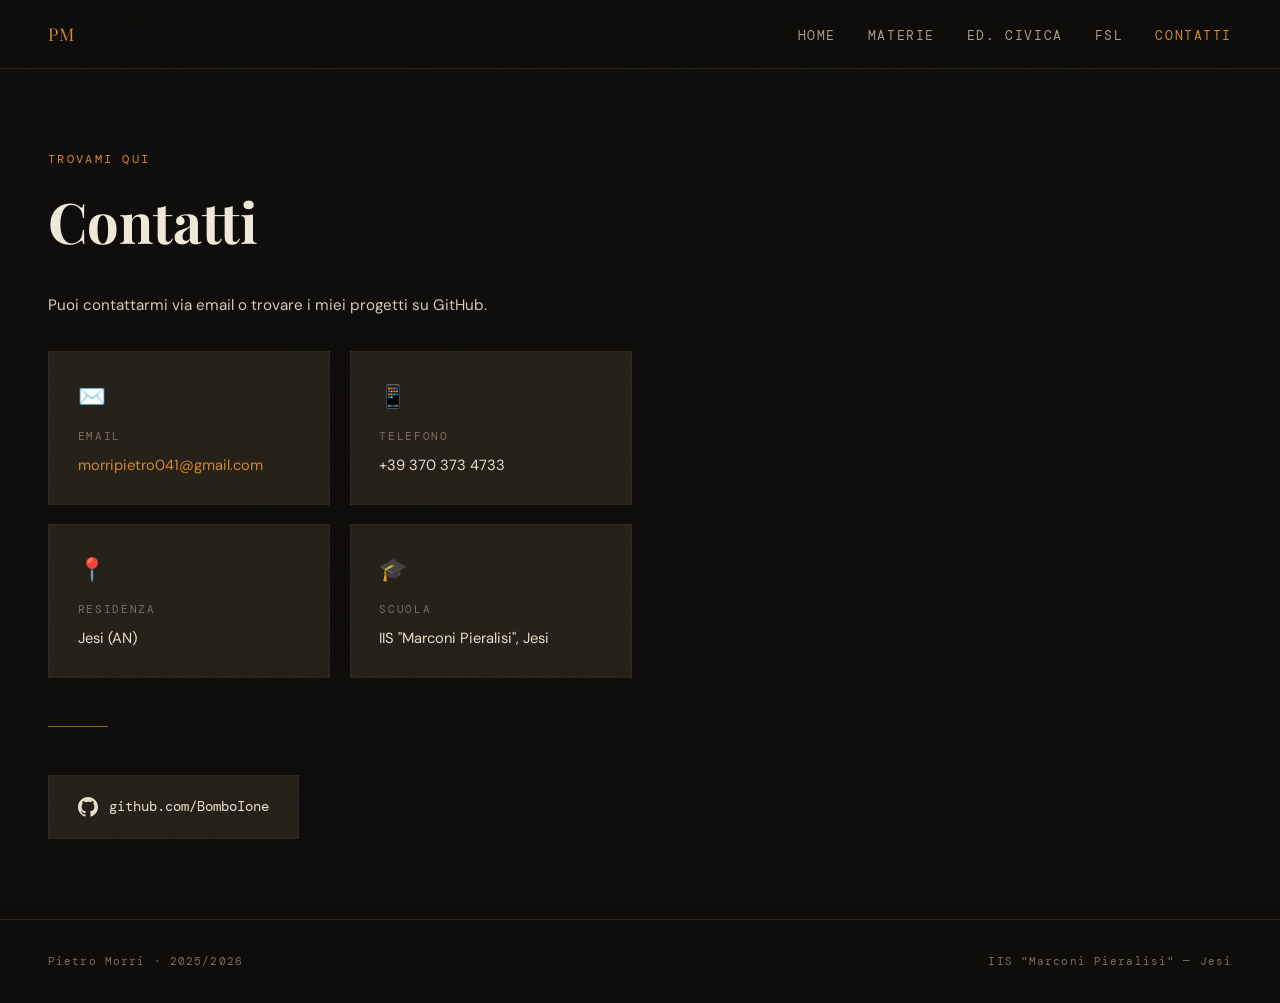
==== contatti.html @ ecea2c1a "Change PCTO link text to FSL in contatti.html" ====
<!DOCTYPE html>
<html lang="it">
<head>
  <meta charset="UTF-8">
  <meta name="viewport" content="width=device-width, initial-scale=1.0">
  <title>Pietro Morri — Contatti</title>
  <link rel="stylesheet" href="style.css">
  <style>
    .page-inner { padding: 5rem 3rem; max-width: 680px; }
    .page-inner p { color: var(--text); font-size: .95rem; margin-bottom: 2rem; }
    .contatti-grid { display: grid; grid-template-columns: 1fr 1fr; gap: 1.2rem; }
    .contatto-card {
      background: var(--surface); border: 1px solid var(--border);
      padding: 1.6rem 1.8rem; display: flex; flex-direction: column; gap: .5rem;
      transition: border-color .25s, transform .25s;
    }
    .contatto-card:hover { border-color: var(--amber-dim); transform: translateY(-3px); }
    .contatto-icon { font-size: 1.4rem; margin-bottom: .2rem; }
    .contatto-key { font-family: var(--font-mono); font-size: .68rem; color: var(--text-dim); letter-spacing: .15em; text-transform: uppercase; }
    .contatto-val { color: var(--cream); font-size: .92rem; word-break: break-all; }
    .contatto-val a { color: var(--amber); text-decoration: none; }
    .contatto-val a:hover { text-decoration: underline; }
    .divider { width: 60px; height: 1px; background: var(--amber-dim); margin: 3rem 0; }
    .github-cta {
      display: inline-flex; align-items: center; gap: .7rem;
      background: var(--surface); border: 1px solid var(--border);
      padding: 1.2rem 1.8rem; color: var(--cream);
      text-decoration: none; font-family: var(--font-mono); font-size: .85rem;
      transition: border-color .25s, color .25s;
    }
    .github-cta:hover { border-color: var(--amber); color: var(--amber); }
    .github-cta svg { width: 20px; height: 20px; fill: currentColor; flex-shrink: 0; }
    @media (max-width: 768px) {
      .page-inner { padding-left: 1.5rem; padding-right: 1.5rem; }
      .contatti-grid { grid-template-columns: 1fr; }
    }
  </style>
</head>
<body>
  <nav>
    <a class="nav-logo" href="index.html">PM</a>
    <button class="nav-hamburger" id="hamburger" aria-label="Menu"><span></span><span></span><span></span></button>
    <ul class="nav-links" id="nav-links">
      <li><a href="index.html">Home</a></li>
      <li><a href="materie.html">Materie</a></li>
      <li><a href="edcivica.html">Ed. Civica</a></li>
      <li><a href="pcto.html">FSL</a></li>
      <li><a href="contatti.html" class="active">Contatti</a></li>
    </ul>
  </nav>

  <div class="page-content">
    <div class="page-inner">
      <div class="section-label">Trovami qui</div>
      <h1 class="section-title">Contatti</h1>
      <p>Puoi contattarmi via email o trovare i miei progetti su GitHub.</p>

      <div class="contatti-grid">
        <div class="contatto-card">
          <div class="contatto-icon">✉️</div>
          <span class="contatto-key">Email</span>
          <span class="contatto-val"><a href="mailto:morripietro041@gmail.com">morripietro041@gmail.com</a></span>
        </div>
        <div class="contatto-card">
          <div class="contatto-icon">📱</div>
          <span class="contatto-key">Telefono</span>
          <span class="contatto-val">+39 370 373 4733</span>
        </div>
        <div class="contatto-card">
          <div class="contatto-icon">📍</div>
          <span class="contatto-key">Residenza</span>
          <span class="contatto-val">Jesi (AN)</span>
        </div>
        <div class="contatto-card">
          <div class="contatto-icon">🎓</div>
          <span class="contatto-key">Scuola</span>
          <span class="contatto-val">IIS "Marconi Pieralisi", Jesi</span>
        </div>
      </div>

      <div class="divider"></div>

      <a href="https://github.com/BomboIone" target="_blank" class="github-cta">
        <svg viewBox="0 0 24 24" xmlns="http://www.w3.org/2000/svg"><path d="M12 0C5.373 0 0 5.373 0 12c0 5.303 3.438 9.8 8.205 11.387.6.113.82-.258.82-.577 0-.285-.01-1.04-.015-2.04-3.338.724-4.042-1.61-4.042-1.61-.546-1.387-1.333-1.756-1.333-1.756-1.089-.745.083-.729.083-.729 1.205.084 1.839 1.237 1.839 1.237 1.07 1.834 2.807 1.304 3.492.997.107-.775.418-1.305.762-1.604-2.665-.305-5.467-1.334-5.467-5.931 0-1.311.469-2.381 1.236-3.221-.124-.303-.535-1.524.117-3.176 0 0 1.008-.322 3.301 1.23A11.509 11.509 0 0 1 12 5.803c1.02.005 2.047.138 3.006.404 2.291-1.552 3.297-1.23 3.297-1.23.653 1.653.242 2.874.118 3.176.77.84 1.235 1.911 1.235 3.221 0 4.609-2.807 5.624-5.479 5.921.43.372.823 1.102.823 2.222 0 1.606-.015 2.898-.015 3.293 0 .319.216.694.825.576C20.565 21.796 24 17.3 24 12c0-6.627-5.373-12-12-12z"/></svg>
        github.com/BomboIone
      </a>
    </div>

    <footer>
      <span>Pietro Morri · 2025/2026</span>
      <span>IIS "Marconi Pieralisi" — Jesi</span>
    </footer>
  </div>

  <script>
    const btn = document.getElementById("hamburger");
    const menu = document.getElementById("nav-links");
    btn.addEventListener("click", () => { btn.classList.toggle("open"); menu.classList.toggle("open"); });
    menu.querySelectorAll("a").forEach(a => a.addEventListener("click", () => { btn.classList.remove("open"); menu.classList.remove("open"); }));
  </script>
</body>
</html>
---- style.css ----
@import url('https://fonts.googleapis.com/css2?family=Playfair+Display:ital,wght@0,400;0,700;0,900;1,400&family=DM+Mono:wght@300;400;500&family=DM+Sans:wght@300;400;500&display=swap');

:root {
  --bg: #0e0d0b;
  --bg2: #161410;
  --bg3: #1d1a15;
  --surface: #252018;
  --border: #2e2820;
  --amber: #d4882a;
  --amber-light: #e8a84a;
  --amber-dim: #9a6120;
  --rust: #b84c2a;
  --cream: #e8dfc8;
  --cream-dim: #a89e87;
  --text: #d5cbb8;
  --text-dim: #7a7060;
  --white: #f0e8d8;
  --font-display: 'Playfair Display', Georgia, serif;
  --font-mono: 'DM Mono', monospace;
  --font-body: 'DM Sans', sans-serif;
}

*, *::before, *::after { box-sizing: border-box; margin: 0; padding: 0; }
html { scroll-behavior: smooth; }

body {
  background: var(--bg);
  color: var(--text);
  font-family: var(--font-body);
  font-size: 16px;
  line-height: 1.7;
  overflow-x: hidden;
}

/* Noise overlay */
body::before {
  content: '';
  position: fixed; inset: 0;
  background-image: url("data:image/svg+xml,%3Csvg viewBox='0 0 256 256' xmlns='http://www.w3.org/2000/svg'%3E%3Cfilter id='n'%3E%3CfeTurbulence type='fractalNoise' baseFrequency='0.9' numOctaves='4' stitchTiles='stitch'/%3E%3C/filter%3E%3Crect width='100%25' height='100%25' filter='url(%23n)' opacity='0.04'/%3E%3C/svg%3E");
  pointer-events: none;
  z-index: 9999;
  opacity: .4;
}

/* ── NAV ── */
nav {
  position: fixed; top: 0; left: 0; right: 0; z-index: 100;
  display: flex; align-items: center; justify-content: space-between;
  padding: 1.2rem 3rem;
  background: rgba(14,13,11,.88);
  backdrop-filter: blur(12px);
  border-bottom: 1px solid var(--border);
}

.nav-logo {
  font-family: var(--font-display);
  font-size: 1.1rem;
  color: var(--amber);
  letter-spacing: .04em;
  text-decoration: none;
}

.nav-links { display: flex; gap: 2rem; list-style: none; }
.nav-links a {
  color: var(--cream-dim);
  text-decoration: none;
  font-size: .82rem;
  font-family: var(--font-mono);
  letter-spacing: .12em;
  text-transform: uppercase;
  transition: color .25s;
}
.nav-links a:hover,
.nav-links a.active { color: var(--amber); }

/* ── PAGE WRAPPER ── */
.page-content { padding-top: 70px; min-height: 100vh; }

/* ── SECTION LABELS & TITLES ── */
.section-label {
  font-family: var(--font-mono);
  font-size: .72rem;
  color: var(--amber);
  letter-spacing: .2em;
  text-transform: uppercase;
  margin-bottom: 1.2rem;
}

.section-title {
  font-family: var(--font-display);
  font-size: clamp(2rem, 5vw, 3.5rem);
  color: var(--white);
  line-height: 1.15;
  margin-bottom: 2.5rem;
}

/* ── BUTTONS ── */
.btn {
  display: inline-flex; align-items: center; gap: .5rem;
  padding: .75rem 1.8rem;
  font-family: var(--font-mono);
  font-size: .8rem;
  letter-spacing: .12em;
  text-transform: uppercase;
  text-decoration: none;
  border: none;
  cursor: pointer;
  transition: all .25s;
}
.btn-primary {
  background: var(--amber);
  color: #0e0d0b;
  font-weight: 500;
}
.btn-primary:hover { background: var(--amber-light); transform: translateY(-2px); }
.btn-outline {
  background: transparent;
  color: var(--cream);
  border: 1px solid var(--border);
}
.btn-outline:hover { border-color: var(--amber); color: var(--amber); transform: translateY(-2px); }

/* ── INFO ROWS ── */
.info-row {
  display: flex; align-items: baseline; gap: 1rem;
  padding-bottom: 1rem;
  border-bottom: 1px solid var(--border);
}
.info-key {
  font-family: var(--font-mono); font-size: .7rem;
  color: var(--text-dim); letter-spacing: .12em;
  text-transform: uppercase; min-width: 90px;
}
.info-val { color: var(--cream); font-size: .9rem; }
.info-val a { color: var(--amber); text-decoration: none; }
.info-val a:hover { text-decoration: underline; }

/* ── CARDS ── */
.card {
  background: var(--surface);
  border: 1px solid var(--border);
  padding: 1.8rem;
  transition: border-color .25s, background .25s, transform .3s;
}
.card:hover { border-color: var(--amber-dim); background: #2a2318; transform: translateY(-3px); }

/* ── TOPIC PILLS ── */
.materia-topic {
  display: inline-block;
  background: var(--bg3);
  border: 1px solid var(--border);
  color: var(--cream-dim);
  font-family: var(--font-mono);
  font-size: .7rem;
  padding: .25rem .65rem;
  margin: .2rem .15rem 0 0;
  letter-spacing: .05em;
}

/* ── PLACEHOLDER BOX ── */
.placeholder-box {
  background: var(--surface);
  border: 1px dashed var(--amber-dim);
  padding: 2rem;
  margin: 2rem 0;
  font-family: var(--font-mono);
  font-size: .8rem;
  color: var(--amber-dim);
  letter-spacing: .05em;
  line-height: 1.9;
}

/* ── FOOTER ── */
footer {
  border-top: 1px solid var(--border);
  padding: 2rem 3rem;
  display: flex; justify-content: space-between; align-items: center;
  background: var(--bg);
}
footer span {
  font-family: var(--font-mono);
  font-size: .7rem;
  color: var(--text-dim);
  letter-spacing: .1em;
}

/* ── ANIMATIONS ── */
@keyframes fadeUp {
  from { opacity: 0; transform: translateY(20px); }
  to   { opacity: 1; transform: translateY(0); }
}
.fade-in { opacity: 0; animation: fadeUp .6s forwards; }

/* ── HAMBURGER ── */
.nav-hamburger {
  display: none;
  flex-direction: column;
  justify-content: center;
  gap: 5px;
  width: 32px; height: 32px;
  cursor: pointer;
  background: none;
  border: none;
  padding: 4px;
  z-index: 200;
}
.nav-hamburger span {
  display: block;
  width: 100%; height: 2px;
  background: var(--cream);
  transition: all .3s;
  transform-origin: center;
}
.nav-hamburger.open span:nth-child(1) { transform: translateY(7px) rotate(45deg); }
.nav-hamburger.open span:nth-child(2) { opacity: 0; transform: scaleX(0); }
.nav-hamburger.open span:nth-child(3) { transform: translateY(-7px) rotate(-45deg); }

/* ── RESPONSIVE ── */
@media (max-width: 768px) {
  nav { padding: 1rem 1.5rem; }

  .nav-hamburger { display: flex; }

  .nav-links {
    display: none;
    position: fixed;
    top: 61px; left: 0; right: 0;
    flex-direction: column;
    gap: 0;
    background: rgba(14,13,11,.97);
    backdrop-filter: blur(12px);
    border-bottom: 1px solid var(--border);
    padding: .5rem 0;
    z-index: 99;
  }
  .nav-links.open { display: flex; }
  .nav-links li { width: 100%; }
  .nav-links a {
    display: block;
    padding: 1rem 1.5rem;
    font-size: .85rem;
    border-bottom: 1px solid var(--border);
  }
  .nav-links li:last-child a { border-bottom: none; }

  footer { flex-direction: column; gap: 1rem; text-align: center; }
}
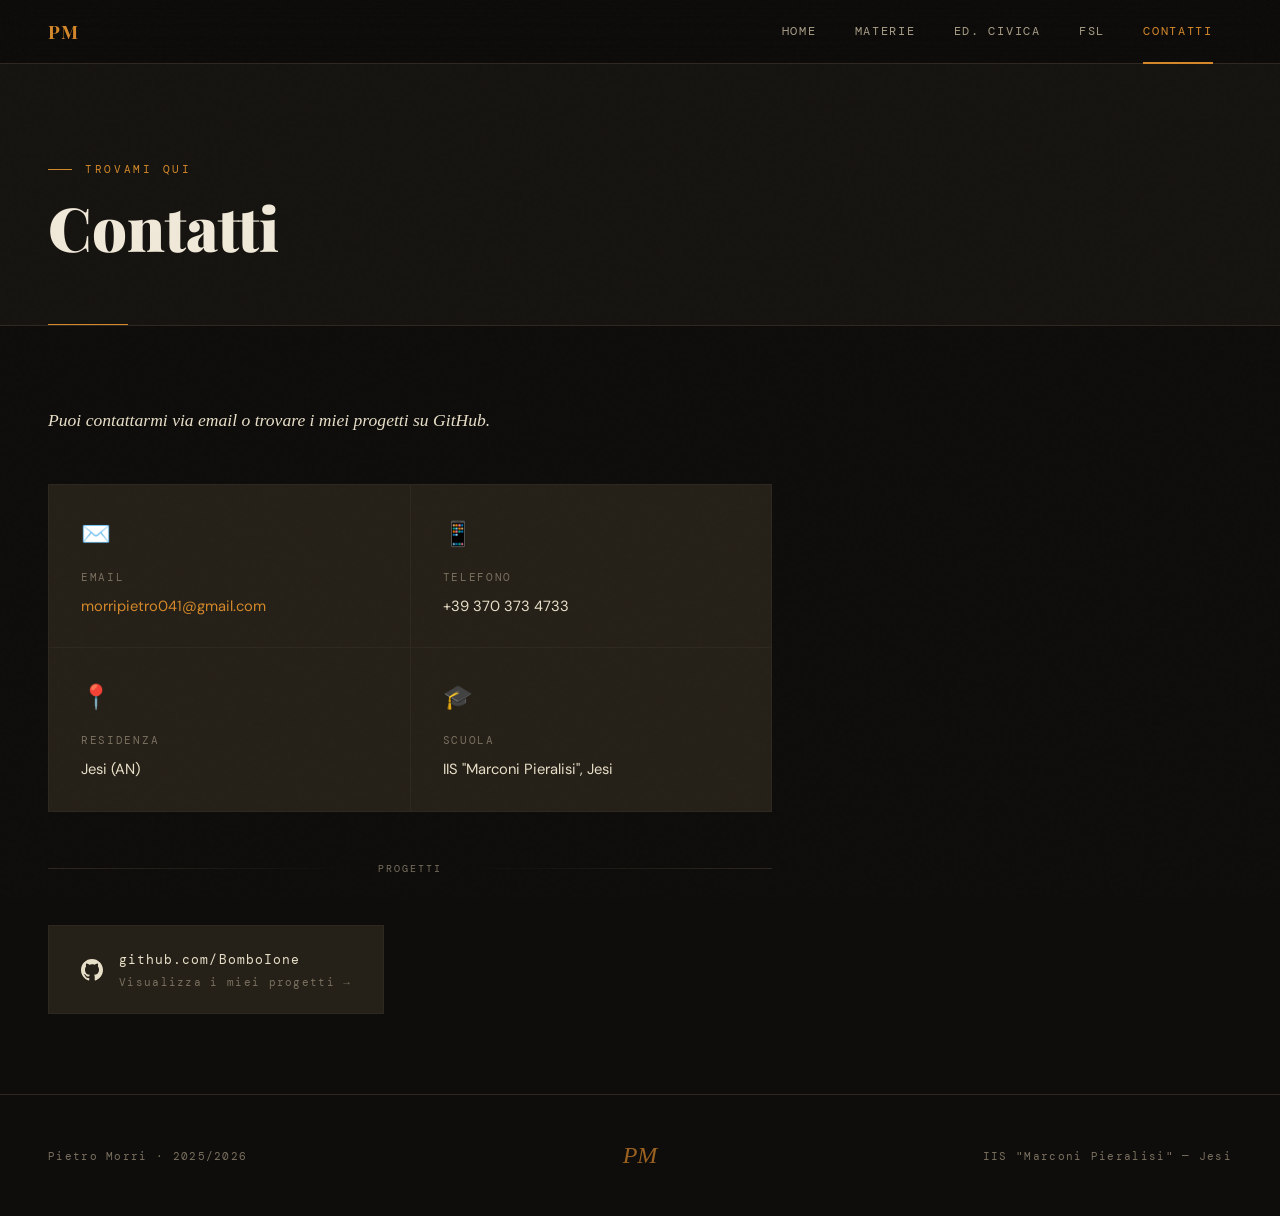
==== commit fe825011: "Add files via upload" ====
--- a/contatti.html
+++ b/contatti.html
@@ -6,38 +6,127 @@
   <title>Pietro Morri — Contatti</title>
   <link rel="stylesheet" href="style.css">
   <style>
-    .page-inner { padding: 5rem 3rem; max-width: 680px; }
-    .page-inner p { color: var(--text); font-size: .95rem; margin-bottom: 2rem; }
-    .contatti-grid { display: grid; grid-template-columns: 1fr 1fr; gap: 1.2rem; }
+    .page-header {
+      padding: 6rem 3rem 4rem;
+      background: var(--bg2);
+      border-bottom: 1px solid var(--border);
+      position: relative;
+      overflow: hidden;
+    }
+    .page-header::after {
+      content: '';
+      position: absolute; bottom: -1px; left: 3rem; width: 80px; height: 2px;
+      background: var(--amber);
+    }
+
+    .page-body { padding: 5rem 3rem; max-width: 820px; }
+
+    .contact-intro {
+      font-family: var(--font-display);
+      font-size: 1.1rem; color: var(--cream);
+      font-style: italic;
+      margin-bottom: 3rem; line-height: 1.7;
+    }
+
+    /* ── CONTACTS GRID ── */
+    .contatti-grid {
+      display: grid;
+      grid-template-columns: 1fr 1fr;
+      gap: 1px;
+      background: var(--border);
+      border: 1px solid var(--border);
+      margin-bottom: 3rem;
+    }
     .contatto-card {
-      background: var(--surface); border: 1px solid var(--border);
-      padding: 1.6rem 1.8rem; display: flex; flex-direction: column; gap: .5rem;
-      transition: border-color .25s, transform .25s;
-    }
-    .contatto-card:hover { border-color: var(--amber-dim); transform: translateY(-3px); }
-    .contatto-icon { font-size: 1.4rem; margin-bottom: .2rem; }
-    .contatto-key { font-family: var(--font-mono); font-size: .68rem; color: var(--text-dim); letter-spacing: .15em; text-transform: uppercase; }
+      background: var(--surface);
+      padding: 1.8rem 2rem;
+      display: flex; flex-direction: column; gap: .4rem;
+      position: relative; overflow: hidden;
+      transition: background .3s;
+    }
+    .contatto-card:hover { background: var(--surface2); }
+    .contatto-card::before {
+      content: '';
+      position: absolute; top: 0; left: 0; right: 0;
+      height: 2px; background: linear-gradient(90deg, var(--amber), transparent);
+      transform: scaleX(0); transform-origin: left;
+      transition: transform .4s var(--ease-out);
+    }
+    .contatto-card:hover::before { transform: scaleX(1); }
+    .contatto-icon { font-size: 1.5rem; margin-bottom: .5rem; }
+    .contatto-key {
+      font-family: var(--font-mono); font-size: .66rem;
+      color: var(--text-dim); letter-spacing: .16em; text-transform: uppercase;
+    }
     .contatto-val { color: var(--cream); font-size: .92rem; word-break: break-all; }
     .contatto-val a { color: var(--amber); text-decoration: none; }
     .contatto-val a:hover { text-decoration: underline; }
-    .divider { width: 60px; height: 1px; background: var(--amber-dim); margin: 3rem 0; }
+
+    /* ── DIVIDER ── */
+    .deco-separator {
+      display: flex; align-items: center; gap: 1.5rem;
+      margin: 3rem 0;
+    }
+    .deco-separator::before,
+    .deco-separator::after {
+      content: '';
+      flex: 1; height: 1px;
+      background: linear-gradient(90deg, transparent, var(--border));
+    }
+    .deco-separator::before { background: linear-gradient(90deg, var(--border), transparent); }
+    .deco-separator span {
+      font-family: var(--font-mono); font-size: .65rem;
+      color: var(--text-dim); letter-spacing: .2em; text-transform: uppercase;
+    }
+
+    /* ── GITHUB CTA ── */
     .github-cta {
-      display: inline-flex; align-items: center; gap: .7rem;
-      background: var(--surface); border: 1px solid var(--border);
-      padding: 1.2rem 1.8rem; color: var(--cream);
-      text-decoration: none; font-family: var(--font-mono); font-size: .85rem;
-      transition: border-color .25s, color .25s;
-    }
-    .github-cta:hover { border-color: var(--amber); color: var(--amber); }
-    .github-cta svg { width: 20px; height: 20px; fill: currentColor; flex-shrink: 0; }
+      display: inline-flex; align-items: center; gap: 1rem;
+      background: var(--surface);
+      border: 1px solid var(--border);
+      padding: 1.4rem 2rem;
+      color: var(--cream);
+      text-decoration: none;
+      font-family: var(--font-mono); font-size: .82rem;
+      letter-spacing: .08em;
+      transition: border-color .3s, color .3s, background .3s, transform .3s var(--ease-out), box-shadow .3s;
+      position: relative; overflow: hidden;
+    }
+    .github-cta::before {
+      content: '';
+      position: absolute; inset: 0;
+      background: var(--amber-glow);
+      opacity: 0; transition: opacity .3s;
+    }
+    .github-cta:hover {
+      border-color: var(--amber);
+      color: var(--amber);
+      transform: translateY(-3px);
+      box-shadow: 0 10px 30px rgba(0,0,0,.4);
+    }
+    .github-cta:hover::before { opacity: 1; }
+    .github-cta svg {
+      width: 22px; height: 22px;
+      fill: currentColor; flex-shrink: 0;
+      position: relative;
+    }
+    .github-cta-text { position: relative; }
+    .github-cta-sub {
+      display: block;
+      font-size: .68rem; color: var(--text-dim);
+      margin-top: .1rem; letter-spacing: .12em;
+    }
+    .github-cta:hover .github-cta-sub { color: var(--amber-dim); }
+
     @media (max-width: 768px) {
-      .page-inner { padding-left: 1.5rem; padding-right: 1.5rem; }
+      .page-header { padding: 4rem 1.5rem 3rem; }
+      .page-body { padding: 3.5rem 1.5rem; }
       .contatti-grid { grid-template-columns: 1fr; }
     }
   </style>
 </head>
 <body>
-  <nav>
+  <nav id="nav">
     <a class="nav-logo" href="index.html">PM</a>
     <button class="nav-hamburger" id="hamburger" aria-label="Menu"><span></span><span></span><span></span></button>
     <ul class="nav-links" id="nav-links">
@@ -50,53 +139,71 @@
   </nav>
 
   <div class="page-content">
-    <div class="page-inner">
-      <div class="section-label">Trovami qui</div>
-      <h1 class="section-title">Contatti</h1>
-      <p>Puoi contattarmi via email o trovare i miei progetti su GitHub.</p>
+
+    <div class="page-header">
+      <div class="section-label reveal">Trovami qui</div>
+      <h1 class="section-title reveal reveal-delay-1" style="margin-bottom:0">Contatti</h1>
+    </div>
+
+    <div class="page-body">
+
+      <p class="contact-intro reveal">Puoi contattarmi via email o trovare i miei progetti su GitHub.</p>
 
       <div class="contatti-grid">
-        <div class="contatto-card">
+        <div class="contatto-card reveal reveal-delay-1">
           <div class="contatto-icon">✉️</div>
           <span class="contatto-key">Email</span>
           <span class="contatto-val"><a href="mailto:morripietro041@gmail.com">morripietro041@gmail.com</a></span>
         </div>
-        <div class="contatto-card">
+        <div class="contatto-card reveal reveal-delay-2">
           <div class="contatto-icon">📱</div>
           <span class="contatto-key">Telefono</span>
           <span class="contatto-val">+39 370 373 4733</span>
         </div>
-        <div class="contatto-card">
+        <div class="contatto-card reveal reveal-delay-3">
           <div class="contatto-icon">📍</div>
           <span class="contatto-key">Residenza</span>
           <span class="contatto-val">Jesi (AN)</span>
         </div>
-        <div class="contatto-card">
+        <div class="contatto-card reveal reveal-delay-4">
           <div class="contatto-icon">🎓</div>
           <span class="contatto-key">Scuola</span>
           <span class="contatto-val">IIS "Marconi Pieralisi", Jesi</span>
         </div>
       </div>
 
-      <div class="divider"></div>
-
-      <a href="https://github.com/BomboIone" target="_blank" class="github-cta">
+      <div class="deco-separator reveal">
+        <span>Progetti</span>
+      </div>
+
+      <a href="https://github.com/BomboIone" target="_blank" class="github-cta reveal reveal-delay-1">
         <svg viewBox="0 0 24 24" xmlns="http://www.w3.org/2000/svg"><path d="M12 0C5.373 0 0 5.373 0 12c0 5.303 3.438 9.8 8.205 11.387.6.113.82-.258.82-.577 0-.285-.01-1.04-.015-2.04-3.338.724-4.042-1.61-4.042-1.61-.546-1.387-1.333-1.756-1.333-1.756-1.089-.745.083-.729.083-.729 1.205.084 1.839 1.237 1.839 1.237 1.07 1.834 2.807 1.304 3.492.997.107-.775.418-1.305.762-1.604-2.665-.305-5.467-1.334-5.467-5.931 0-1.311.469-2.381 1.236-3.221-.124-.303-.535-1.524.117-3.176 0 0 1.008-.322 3.301 1.23A11.509 11.509 0 0 1 12 5.803c1.02.005 2.047.138 3.006.404 2.291-1.552 3.297-1.23 3.297-1.23.653 1.653.242 2.874.118 3.176.77.84 1.235 1.911 1.235 3.221 0 4.609-2.807 5.624-5.479 5.921.43.372.823 1.102.823 2.222 0 1.606-.015 2.898-.015 3.293 0 .319.216.694.825.576C20.565 21.796 24 17.3 24 12c0-6.627-5.373-12-12-12z"/></svg>
-        github.com/BomboIone
+        <span class="github-cta-text">
+          github.com/BomboIone
+          <span class="github-cta-sub">Visualizza i miei progetti →</span>
+        </span>
       </a>
+
     </div>
 
     <footer>
       <span>Pietro Morri · 2025/2026</span>
+      <div class="footer-center">PM</div>
       <span>IIS "Marconi Pieralisi" — Jesi</span>
     </footer>
   </div>
 
   <script>
+    const navEl = document.getElementById('nav');
+    window.addEventListener('scroll', () => { navEl.classList.toggle('scrolled', window.scrollY > 40); }, { passive: true });
     const btn = document.getElementById("hamburger");
     const menu = document.getElementById("nav-links");
     btn.addEventListener("click", () => { btn.classList.toggle("open"); menu.classList.toggle("open"); });
     menu.querySelectorAll("a").forEach(a => a.addEventListener("click", () => { btn.classList.remove("open"); menu.classList.remove("open"); }));
+    const io = new IntersectionObserver((entries) => {
+      entries.forEach(e => { if (e.isIntersecting) { e.target.classList.add('visible'); io.unobserve(e.target); } });
+    }, { threshold: 0.1 });
+    document.querySelectorAll('.reveal').forEach(el => io.observe(el));
   </script>
 </body>
 </html>
--- a/style.css
+++ b/style.css
@@ -1,23 +1,27 @@
 @import url('https://fonts.googleapis.com/css2?family=Playfair+Display:ital,wght@0,400;0,700;0,900;1,400&family=DM+Mono:wght@300;400;500&family=DM+Sans:wght@300;400;500&display=swap');
 
 :root {
-  --bg: #0e0d0b;
-  --bg2: #161410;
-  --bg3: #1d1a15;
-  --surface: #252018;
-  --border: #2e2820;
-  --amber: #d4882a;
+  --bg:          #0e0d0b;
+  --bg2:         #161410;
+  --bg3:         #1d1a15;
+  --surface:     #252018;
+  --surface2:    #2c2619;
+  --border:      #2e2820;
+  --border2:     #3a3228;
+  --amber:       #d4882a;
   --amber-light: #e8a84a;
-  --amber-dim: #9a6120;
-  --rust: #b84c2a;
-  --cream: #e8dfc8;
-  --cream-dim: #a89e87;
-  --text: #d5cbb8;
-  --text-dim: #7a7060;
-  --white: #f0e8d8;
-  --font-display: 'Playfair Display', Georgia, serif;
-  --font-mono: 'DM Mono', monospace;
-  --font-body: 'DM Sans', sans-serif;
+  --amber-dim:   #9a6120;
+  --amber-glow:  rgba(212,136,42,.15);
+  --rust:        #b84c2a;
+  --cream:       #e8dfc8;
+  --cream-dim:   #a89e87;
+  --text:        #d5cbb8;
+  --text-dim:    #7a7060;
+  --white:       #f0e8d8;
+  --font-display:'Playfair Display', Georgia, serif;
+  --font-mono:   'DM Mono', monospace;
+  --font-body:   'DM Sans', sans-serif;
+  --ease-out:    cubic-bezier(.22, 1, .36, 1);
 }
 
 *, *::before, *::after { box-sizing: border-box; margin: 0; padding: 0; }
@@ -32,117 +36,189 @@
   overflow-x: hidden;
 }
 
-/* Noise overlay */
+/* ── NOISE OVERLAY ── */
 body::before {
   content: '';
   position: fixed; inset: 0;
   background-image: url("data:image/svg+xml,%3Csvg viewBox='0 0 256 256' xmlns='http://www.w3.org/2000/svg'%3E%3Cfilter id='n'%3E%3CfeTurbulence type='fractalNoise' baseFrequency='0.9' numOctaves='4' stitchTiles='stitch'/%3E%3C/filter%3E%3Crect width='100%25' height='100%25' filter='url(%23n)' opacity='0.04'/%3E%3C/svg%3E");
   pointer-events: none;
   z-index: 9999;
-  opacity: .4;
-}
-
-/* ── NAV ── */
+  opacity: .35;
+}
+
+/* ── SCROLLBAR ── */
+::-webkit-scrollbar { width: 6px; }
+::-webkit-scrollbar-track { background: var(--bg); }
+::-webkit-scrollbar-thumb { background: var(--amber-dim); border-radius: 3px; }
+
+/* ══════════════════════════════════════════
+   NAV
+══════════════════════════════════════════ */
 nav {
   position: fixed; top: 0; left: 0; right: 0; z-index: 100;
   display: flex; align-items: center; justify-content: space-between;
-  padding: 1.2rem 3rem;
-  background: rgba(14,13,11,.88);
-  backdrop-filter: blur(12px);
+  padding: 0 3rem;
+  height: 64px;
+  background: rgba(14,13,11,.92);
+  backdrop-filter: blur(16px);
   border-bottom: 1px solid var(--border);
+  transition: background .3s;
+}
+nav.scrolled {
+  background: rgba(14,13,11,.98);
+  border-bottom-color: var(--amber-dim);
 }
 
 .nav-logo {
   font-family: var(--font-display);
-  font-size: 1.1rem;
+  font-size: 1.15rem;
+  font-weight: 700;
   color: var(--amber);
-  letter-spacing: .04em;
+  letter-spacing: .06em;
   text-decoration: none;
-}
-
-.nav-links { display: flex; gap: 2rem; list-style: none; }
+  position: relative;
+}
+.nav-logo::after {
+  content: '';
+  position: absolute; bottom: -2px; left: 0; right: 0;
+  height: 1px; background: var(--amber);
+  transform: scaleX(0); transform-origin: left;
+  transition: transform .3s var(--ease-out);
+}
+.nav-logo:hover::after { transform: scaleX(1); }
+
+.nav-links { display: flex; gap: 0; list-style: none; }
+.nav-links li { position: relative; }
 .nav-links a {
+  display: flex; align-items: center; height: 64px;
+  padding: 0 1.2rem;
   color: var(--cream-dim);
   text-decoration: none;
-  font-size: .82rem;
-  font-family: var(--font-mono);
-  letter-spacing: .12em;
+  font-size: .75rem;
+  font-family: var(--font-mono);
+  letter-spacing: .14em;
   text-transform: uppercase;
-  transition: color .25s;
-}
-.nav-links a:hover,
+  transition: color .2s;
+  position: relative;
+}
+.nav-links a::after {
+  content: '';
+  position: absolute; bottom: 0; left: 1.2rem; right: 1.2rem;
+  height: 2px; background: var(--amber);
+  transform: scaleX(0); transform-origin: left;
+  transition: transform .3s var(--ease-out);
+}
+.nav-links a:hover { color: var(--amber); }
+.nav-links a:hover::after,
+.nav-links a.active::after { transform: scaleX(1); }
 .nav-links a.active { color: var(--amber); }
 
 /* ── PAGE WRAPPER ── */
-.page-content { padding-top: 70px; min-height: 100vh; }
-
-/* ── SECTION LABELS & TITLES ── */
+.page-content { padding-top: 64px; min-height: 100vh; }
+
+/* ══════════════════════════════════════════
+   SECTION LABELS & TITLES
+══════════════════════════════════════════ */
 .section-label {
   font-family: var(--font-mono);
-  font-size: .72rem;
+  font-size: .68rem;
   color: var(--amber);
-  letter-spacing: .2em;
+  letter-spacing: .25em;
   text-transform: uppercase;
-  margin-bottom: 1.2rem;
+  margin-bottom: 1rem;
+  display: flex;
+  align-items: center;
+  gap: .8rem;
+}
+.section-label::before {
+  content: '';
+  display: inline-block;
+  width: 24px; height: 1px;
+  background: var(--amber);
+  flex-shrink: 0;
 }
 
 .section-title {
   font-family: var(--font-display);
-  font-size: clamp(2rem, 5vw, 3.5rem);
+  font-size: clamp(2.2rem, 5vw, 3.8rem);
   color: var(--white);
-  line-height: 1.15;
+  line-height: 1.1;
   margin-bottom: 2.5rem;
-}
-
-/* ── BUTTONS ── */
+  font-weight: 900;
+}
+
+/* ══════════════════════════════════════════
+   BUTTONS
+══════════════════════════════════════════ */
 .btn {
-  display: inline-flex; align-items: center; gap: .5rem;
-  padding: .75rem 1.8rem;
-  font-family: var(--font-mono);
-  font-size: .8rem;
-  letter-spacing: .12em;
+  display: inline-flex; align-items: center; gap: .6rem;
+  padding: .85rem 2rem;
+  font-family: var(--font-mono);
+  font-size: .75rem;
+  letter-spacing: .14em;
   text-transform: uppercase;
   text-decoration: none;
   border: none;
   cursor: pointer;
-  transition: all .25s;
+  transition: all .3s var(--ease-out);
+  position: relative;
+  overflow: hidden;
 }
 .btn-primary {
   background: var(--amber);
   color: #0e0d0b;
   font-weight: 500;
 }
-.btn-primary:hover { background: var(--amber-light); transform: translateY(-2px); }
+.btn-primary::before {
+  content: '';
+  position: absolute; inset: 0;
+  background: var(--amber-light);
+  transform: translateX(-101%);
+  transition: transform .3s var(--ease-out);
+}
+.btn-primary:hover::before { transform: translateX(0); }
+.btn-primary span { position: relative; z-index: 1; }
+.btn-primary:hover { transform: translateY(-2px); box-shadow: 0 8px 24px rgba(212,136,42,.25); }
+
 .btn-outline {
   background: transparent;
   color: var(--cream);
-  border: 1px solid var(--border);
+  border: 1px solid var(--border2);
 }
 .btn-outline:hover { border-color: var(--amber); color: var(--amber); transform: translateY(-2px); }
 
-/* ── INFO ROWS ── */
+/* ══════════════════════════════════════════
+   INFO ROWS
+══════════════════════════════════════════ */
 .info-row {
   display: flex; align-items: baseline; gap: 1rem;
-  padding-bottom: 1rem;
+  padding: .9rem 0;
   border-bottom: 1px solid var(--border);
 }
 .info-key {
-  font-family: var(--font-mono); font-size: .7rem;
-  color: var(--text-dim); letter-spacing: .12em;
-  text-transform: uppercase; min-width: 90px;
+  font-family: var(--font-mono); font-size: .68rem;
+  color: var(--text-dim); letter-spacing: .14em;
+  text-transform: uppercase; min-width: 90px; flex-shrink: 0;
 }
 .info-val { color: var(--cream); font-size: .9rem; }
 .info-val a { color: var(--amber); text-decoration: none; }
 .info-val a:hover { text-decoration: underline; }
 
-/* ── CARDS ── */
+/* ══════════════════════════════════════════
+   CARDS
+══════════════════════════════════════════ */
 .card {
   background: var(--surface);
   border: 1px solid var(--border);
-  padding: 1.8rem;
-  transition: border-color .25s, background .25s, transform .3s;
-}
-.card:hover { border-color: var(--amber-dim); background: #2a2318; transform: translateY(-3px); }
+  padding: 2rem;
+  transition: border-color .3s, background .3s, transform .4s var(--ease-out), box-shadow .3s;
+}
+.card:hover {
+  border-color: var(--amber-dim);
+  background: var(--surface2);
+  transform: translateY(-4px);
+  box-shadow: 0 12px 40px rgba(0,0,0,.4), 0 0 0 1px rgba(212,136,42,.08);
+}
 
 /* ── TOPIC PILLS ── */
 .materia-topic {
@@ -151,11 +227,13 @@
   border: 1px solid var(--border);
   color: var(--cream-dim);
   font-family: var(--font-mono);
-  font-size: .7rem;
-  padding: .25rem .65rem;
-  margin: .2rem .15rem 0 0;
+  font-size: .68rem;
+  padding: .22rem .6rem;
+  margin: .2rem .1rem 0 0;
   letter-spacing: .05em;
-}
+  transition: border-color .2s, color .2s;
+}
+.materia-topic:hover { border-color: var(--amber-dim); color: var(--amber); }
 
 /* ── PLACEHOLDER BOX ── */
 .placeholder-box {
@@ -164,84 +242,149 @@
   padding: 2rem;
   margin: 2rem 0;
   font-family: var(--font-mono);
-  font-size: .8rem;
+  font-size: .78rem;
   color: var(--amber-dim);
   letter-spacing: .05em;
-  line-height: 1.9;
-}
-
-/* ── FOOTER ── */
+  line-height: 2;
+}
+
+/* ══════════════════════════════════════════
+   FOOTER
+══════════════════════════════════════════ */
 footer {
   border-top: 1px solid var(--border);
-  padding: 2rem 3rem;
-  display: flex; justify-content: space-between; align-items: center;
+  padding: 2.5rem 3rem;
+  display: grid;
+  grid-template-columns: 1fr auto 1fr;
+  align-items: center;
   background: var(--bg);
+  margin-top: auto;
+}
+.footer-center {
+  font-family: var(--font-display);
+  font-size: 1.5rem;
+  color: var(--amber-dim);
+  text-align: center;
+  font-style: italic;
 }
 footer span {
   font-family: var(--font-mono);
-  font-size: .7rem;
+  font-size: .68rem;
   color: var(--text-dim);
-  letter-spacing: .1em;
-}
-
-/* ── ANIMATIONS ── */
+  letter-spacing: .12em;
+}
+footer span:last-child { text-align: right; }
+
+/* ══════════════════════════════════════════
+   SCROLL REVEAL
+══════════════════════════════════════════ */
+.reveal {
+  opacity: 0;
+  transform: translateY(28px);
+  transition: opacity .7s var(--ease-out), transform .7s var(--ease-out);
+}
+.reveal.visible {
+  opacity: 1;
+  transform: translateY(0);
+}
+.reveal-delay-1 { transition-delay: .1s; }
+.reveal-delay-2 { transition-delay: .2s; }
+.reveal-delay-3 { transition-delay: .3s; }
+.reveal-delay-4 { transition-delay: .4s; }
+.reveal-delay-5 { transition-delay: .5s; }
+
+/* ══════════════════════════════════════════
+   ANIMATIONS
+══════════════════════════════════════════ */
 @keyframes fadeUp {
-  from { opacity: 0; transform: translateY(20px); }
+  from { opacity: 0; transform: translateY(24px); }
   to   { opacity: 1; transform: translateY(0); }
 }
-.fade-in { opacity: 0; animation: fadeUp .6s forwards; }
-
-/* ── HAMBURGER ── */
+@keyframes lineGrow {
+  from { transform: scaleX(0); }
+  to   { transform: scaleX(1); }
+}
+@keyframes pulse-amber {
+  0%, 100% { opacity: .6; }
+  50%       { opacity: 1; }
+}
+
+/* ══════════════════════════════════════════
+   HAMBURGER
+══════════════════════════════════════════ */
 .nav-hamburger {
   display: none;
   flex-direction: column;
   justify-content: center;
   gap: 5px;
-  width: 32px; height: 32px;
+  width: 34px; height: 34px;
   cursor: pointer;
   background: none;
-  border: none;
-  padding: 4px;
+  border: 1px solid var(--border);
+  padding: 6px;
   z-index: 200;
-}
+  transition: border-color .2s;
+}
+.nav-hamburger:hover { border-color: var(--amber); }
 .nav-hamburger span {
   display: block;
-  width: 100%; height: 2px;
+  width: 100%; height: 1.5px;
   background: var(--cream);
-  transition: all .3s;
+  transition: all .3s var(--ease-out);
   transform-origin: center;
 }
-.nav-hamburger.open span:nth-child(1) { transform: translateY(7px) rotate(45deg); }
+.nav-hamburger.open span:nth-child(1) { transform: translateY(6.5px) rotate(45deg); }
 .nav-hamburger.open span:nth-child(2) { opacity: 0; transform: scaleX(0); }
-.nav-hamburger.open span:nth-child(3) { transform: translateY(-7px) rotate(-45deg); }
-
-/* ── RESPONSIVE ── */
+.nav-hamburger.open span:nth-child(3) { transform: translateY(-6.5px) rotate(-45deg); }
+
+/* ══════════════════════════════════════════
+   RESPONSIVE
+══════════════════════════════════════════ */
 @media (max-width: 768px) {
-  nav { padding: 1rem 1.5rem; }
-
+  nav { padding: 0 1.5rem; }
   .nav-hamburger { display: flex; }
-
   .nav-links {
     display: none;
     position: fixed;
-    top: 61px; left: 0; right: 0;
+    top: 64px; left: 0; right: 0;
     flex-direction: column;
     gap: 0;
     background: rgba(14,13,11,.97);
-    backdrop-filter: blur(12px);
+    backdrop-filter: blur(16px);
     border-bottom: 1px solid var(--border);
-    padding: .5rem 0;
+    padding: 0;
     z-index: 99;
   }
   .nav-links.open { display: flex; }
   .nav-links li { width: 100%; }
   .nav-links a {
-    display: block;
+    height: auto;
     padding: 1rem 1.5rem;
-    font-size: .85rem;
+    font-size: .8rem;
     border-bottom: 1px solid var(--border);
   }
+  .nav-links a::after { display: none; }
   .nav-links li:last-child a { border-bottom: none; }
-
-  footer { flex-direction: column; gap: 1rem; text-align: center; }
-}
+  footer {
+    grid-template-columns: 1fr;
+    gap: .8rem;
+    text-align: center;
+    padding: 2rem 1.5rem;
+  }
+  footer span:last-child { text-align: center; }
+  .footer-center { font-size: 1.2rem; }
+}
+
+/* ══════════════════════════════════════════
+   UTILITY: DECORATIVE LINE
+══════════════════════════════════════════ */
+.deco-line {
+  width: 48px; height: 2px;
+  background: linear-gradient(90deg, var(--amber), transparent);
+  margin-bottom: 2rem;
+}
+.deco-rule {
+  border: none;
+  border-top: 1px solid var(--border);
+  margin: 3rem 0;
+}
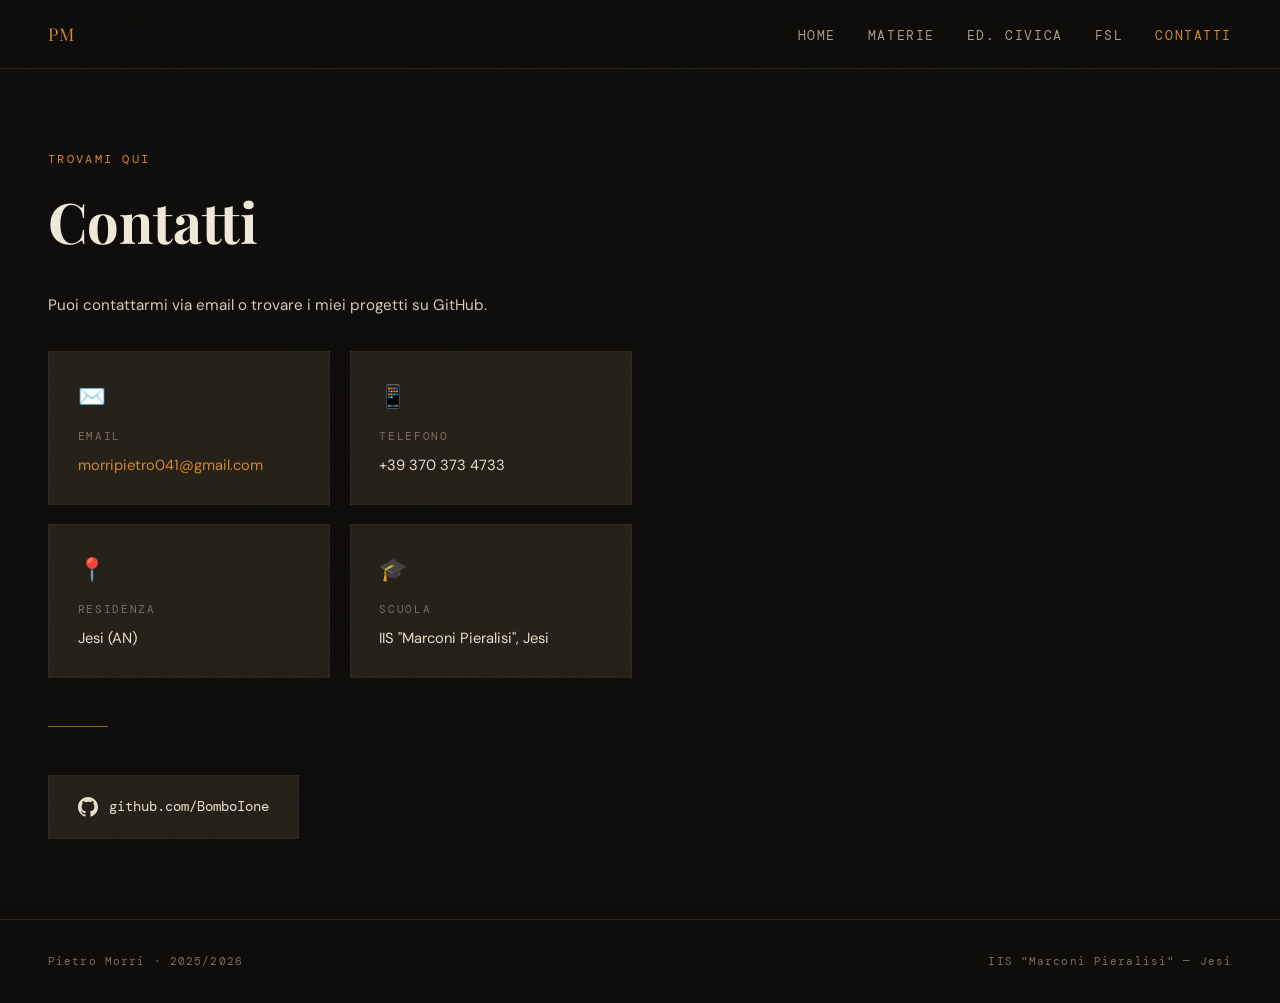
==== commit 28b92255: "Add files via upload" ====
--- a/contatti.html
+++ b/contatti.html
@@ -6,127 +6,38 @@
   <title>Pietro Morri — Contatti</title>
   <link rel="stylesheet" href="style.css">
   <style>
-    .page-header {
-      padding: 6rem 3rem 4rem;
-      background: var(--bg2);
-      border-bottom: 1px solid var(--border);
-      position: relative;
-      overflow: hidden;
+    .page-inner { padding: 5rem 3rem; max-width: 680px; }
+    .page-inner p { color: var(--text); font-size: .95rem; margin-bottom: 2rem; }
+    .contatti-grid { display: grid; grid-template-columns: 1fr 1fr; gap: 1.2rem; }
+    .contatto-card {
+      background: var(--surface); border: 1px solid var(--border);
+      padding: 1.6rem 1.8rem; display: flex; flex-direction: column; gap: .5rem;
+      transition: border-color .25s, transform .25s;
     }
-    .page-header::after {
-      content: '';
-      position: absolute; bottom: -1px; left: 3rem; width: 80px; height: 2px;
-      background: var(--amber);
-    }
-
-    .page-body { padding: 5rem 3rem; max-width: 820px; }
-
-    .contact-intro {
-      font-family: var(--font-display);
-      font-size: 1.1rem; color: var(--cream);
-      font-style: italic;
-      margin-bottom: 3rem; line-height: 1.7;
-    }
-
-    /* ── CONTACTS GRID ── */
-    .contatti-grid {
-      display: grid;
-      grid-template-columns: 1fr 1fr;
-      gap: 1px;
-      background: var(--border);
-      border: 1px solid var(--border);
-      margin-bottom: 3rem;
-    }
-    .contatto-card {
-      background: var(--surface);
-      padding: 1.8rem 2rem;
-      display: flex; flex-direction: column; gap: .4rem;
-      position: relative; overflow: hidden;
-      transition: background .3s;
-    }
-    .contatto-card:hover { background: var(--surface2); }
-    .contatto-card::before {
-      content: '';
-      position: absolute; top: 0; left: 0; right: 0;
-      height: 2px; background: linear-gradient(90deg, var(--amber), transparent);
-      transform: scaleX(0); transform-origin: left;
-      transition: transform .4s var(--ease-out);
-    }
-    .contatto-card:hover::before { transform: scaleX(1); }
-    .contatto-icon { font-size: 1.5rem; margin-bottom: .5rem; }
-    .contatto-key {
-      font-family: var(--font-mono); font-size: .66rem;
-      color: var(--text-dim); letter-spacing: .16em; text-transform: uppercase;
-    }
+    .contatto-card:hover { border-color: var(--amber-dim); transform: translateY(-3px); }
+    .contatto-icon { font-size: 1.4rem; margin-bottom: .2rem; }
+    .contatto-key { font-family: var(--font-mono); font-size: .68rem; color: var(--text-dim); letter-spacing: .15em; text-transform: uppercase; }
     .contatto-val { color: var(--cream); font-size: .92rem; word-break: break-all; }
     .contatto-val a { color: var(--amber); text-decoration: none; }
     .contatto-val a:hover { text-decoration: underline; }
-
-    /* ── DIVIDER ── */
-    .deco-separator {
-      display: flex; align-items: center; gap: 1.5rem;
-      margin: 3rem 0;
+    .divider { width: 60px; height: 1px; background: var(--amber-dim); margin: 3rem 0; }
+    .github-cta {
+      display: inline-flex; align-items: center; gap: .7rem;
+      background: var(--surface); border: 1px solid var(--border);
+      padding: 1.2rem 1.8rem; color: var(--cream);
+      text-decoration: none; font-family: var(--font-mono); font-size: .85rem;
+      transition: border-color .25s, color .25s;
     }
-    .deco-separator::before,
-    .deco-separator::after {
-      content: '';
-      flex: 1; height: 1px;
-      background: linear-gradient(90deg, transparent, var(--border));
-    }
-    .deco-separator::before { background: linear-gradient(90deg, var(--border), transparent); }
-    .deco-separator span {
-      font-family: var(--font-mono); font-size: .65rem;
-      color: var(--text-dim); letter-spacing: .2em; text-transform: uppercase;
-    }
-
-    /* ── GITHUB CTA ── */
-    .github-cta {
-      display: inline-flex; align-items: center; gap: 1rem;
-      background: var(--surface);
-      border: 1px solid var(--border);
-      padding: 1.4rem 2rem;
-      color: var(--cream);
-      text-decoration: none;
-      font-family: var(--font-mono); font-size: .82rem;
-      letter-spacing: .08em;
-      transition: border-color .3s, color .3s, background .3s, transform .3s var(--ease-out), box-shadow .3s;
-      position: relative; overflow: hidden;
-    }
-    .github-cta::before {
-      content: '';
-      position: absolute; inset: 0;
-      background: var(--amber-glow);
-      opacity: 0; transition: opacity .3s;
-    }
-    .github-cta:hover {
-      border-color: var(--amber);
-      color: var(--amber);
-      transform: translateY(-3px);
-      box-shadow: 0 10px 30px rgba(0,0,0,.4);
-    }
-    .github-cta:hover::before { opacity: 1; }
-    .github-cta svg {
-      width: 22px; height: 22px;
-      fill: currentColor; flex-shrink: 0;
-      position: relative;
-    }
-    .github-cta-text { position: relative; }
-    .github-cta-sub {
-      display: block;
-      font-size: .68rem; color: var(--text-dim);
-      margin-top: .1rem; letter-spacing: .12em;
-    }
-    .github-cta:hover .github-cta-sub { color: var(--amber-dim); }
-
+    .github-cta:hover { border-color: var(--amber); color: var(--amber); }
+    .github-cta svg { width: 20px; height: 20px; fill: currentColor; flex-shrink: 0; }
     @media (max-width: 768px) {
-      .page-header { padding: 4rem 1.5rem 3rem; }
-      .page-body { padding: 3.5rem 1.5rem; }
+      .page-inner { padding-left: 1.5rem; padding-right: 1.5rem; }
       .contatti-grid { grid-template-columns: 1fr; }
     }
   </style>
 </head>
 <body>
-  <nav id="nav">
+  <nav>
     <a class="nav-logo" href="index.html">PM</a>
     <button class="nav-hamburger" id="hamburger" aria-label="Menu"><span></span><span></span><span></span></button>
     <ul class="nav-links" id="nav-links">
@@ -139,71 +50,53 @@
   </nav>
 
   <div class="page-content">
-
-    <div class="page-header">
-      <div class="section-label reveal">Trovami qui</div>
-      <h1 class="section-title reveal reveal-delay-1" style="margin-bottom:0">Contatti</h1>
-    </div>
-
-    <div class="page-body">
-
-      <p class="contact-intro reveal">Puoi contattarmi via email o trovare i miei progetti su GitHub.</p>
+    <div class="page-inner">
+      <div class="section-label">Trovami qui</div>
+      <h1 class="section-title">Contatti</h1>
+      <p>Puoi contattarmi via email o trovare i miei progetti su GitHub.</p>
 
       <div class="contatti-grid">
-        <div class="contatto-card reveal reveal-delay-1">
+        <div class="contatto-card">
           <div class="contatto-icon">✉️</div>
           <span class="contatto-key">Email</span>
           <span class="contatto-val"><a href="mailto:morripietro041@gmail.com">morripietro041@gmail.com</a></span>
         </div>
-        <div class="contatto-card reveal reveal-delay-2">
+        <div class="contatto-card">
           <div class="contatto-icon">📱</div>
           <span class="contatto-key">Telefono</span>
           <span class="contatto-val">+39 370 373 4733</span>
         </div>
-        <div class="contatto-card reveal reveal-delay-3">
+        <div class="contatto-card">
           <div class="contatto-icon">📍</div>
           <span class="contatto-key">Residenza</span>
           <span class="contatto-val">Jesi (AN)</span>
         </div>
-        <div class="contatto-card reveal reveal-delay-4">
+        <div class="contatto-card">
           <div class="contatto-icon">🎓</div>
           <span class="contatto-key">Scuola</span>
           <span class="contatto-val">IIS "Marconi Pieralisi", Jesi</span>
         </div>
       </div>
 
-      <div class="deco-separator reveal">
-        <span>Progetti</span>
-      </div>
+      <div class="divider"></div>
 
-      <a href="https://github.com/BomboIone" target="_blank" class="github-cta reveal reveal-delay-1">
+      <a href="https://github.com/BomboIone" target="_blank" class="github-cta">
         <svg viewBox="0 0 24 24" xmlns="http://www.w3.org/2000/svg"><path d="M12 0C5.373 0 0 5.373 0 12c0 5.303 3.438 9.8 8.205 11.387.6.113.82-.258.82-.577 0-.285-.01-1.04-.015-2.04-3.338.724-4.042-1.61-4.042-1.61-.546-1.387-1.333-1.756-1.333-1.756-1.089-.745.083-.729.083-.729 1.205.084 1.839 1.237 1.839 1.237 1.07 1.834 2.807 1.304 3.492.997.107-.775.418-1.305.762-1.604-2.665-.305-5.467-1.334-5.467-5.931 0-1.311.469-2.381 1.236-3.221-.124-.303-.535-1.524.117-3.176 0 0 1.008-.322 3.301 1.23A11.509 11.509 0 0 1 12 5.803c1.02.005 2.047.138 3.006.404 2.291-1.552 3.297-1.23 3.297-1.23.653 1.653.242 2.874.118 3.176.77.84 1.235 1.911 1.235 3.221 0 4.609-2.807 5.624-5.479 5.921.43.372.823 1.102.823 2.222 0 1.606-.015 2.898-.015 3.293 0 .319.216.694.825.576C20.565 21.796 24 17.3 24 12c0-6.627-5.373-12-12-12z"/></svg>
-        <span class="github-cta-text">
-          github.com/BomboIone
-          <span class="github-cta-sub">Visualizza i miei progetti →</span>
-        </span>
+        github.com/BomboIone
       </a>
-
     </div>
 
     <footer>
       <span>Pietro Morri · 2025/2026</span>
-      <div class="footer-center">PM</div>
       <span>IIS "Marconi Pieralisi" — Jesi</span>
     </footer>
   </div>
 
   <script>
-    const navEl = document.getElementById('nav');
-    window.addEventListener('scroll', () => { navEl.classList.toggle('scrolled', window.scrollY > 40); }, { passive: true });
     const btn = document.getElementById("hamburger");
     const menu = document.getElementById("nav-links");
     btn.addEventListener("click", () => { btn.classList.toggle("open"); menu.classList.toggle("open"); });
     menu.querySelectorAll("a").forEach(a => a.addEventListener("click", () => { btn.classList.remove("open"); menu.classList.remove("open"); }));
-    const io = new IntersectionObserver((entries) => {
-      entries.forEach(e => { if (e.isIntersecting) { e.target.classList.add('visible'); io.unobserve(e.target); } });
-    }, { threshold: 0.1 });
-    document.querySelectorAll('.reveal').forEach(el => io.observe(el));
   </script>
 </body>
 </html>
--- a/style.css
+++ b/style.css
@@ -1,27 +1,23 @@
 @import url('https://fonts.googleapis.com/css2?family=Playfair+Display:ital,wght@0,400;0,700;0,900;1,400&family=DM+Mono:wght@300;400;500&family=DM+Sans:wght@300;400;500&display=swap');
 
 :root {
-  --bg:          #0e0d0b;
-  --bg2:         #161410;
-  --bg3:         #1d1a15;
-  --surface:     #252018;
-  --surface2:    #2c2619;
-  --border:      #2e2820;
-  --border2:     #3a3228;
-  --amber:       #d4882a;
+  --bg: #0e0d0b;
+  --bg2: #161410;
+  --bg3: #1d1a15;
+  --surface: #252018;
+  --border: #2e2820;
+  --amber: #d4882a;
   --amber-light: #e8a84a;
-  --amber-dim:   #9a6120;
-  --amber-glow:  rgba(212,136,42,.15);
-  --rust:        #b84c2a;
-  --cream:       #e8dfc8;
-  --cream-dim:   #a89e87;
-  --text:        #d5cbb8;
-  --text-dim:    #7a7060;
-  --white:       #f0e8d8;
-  --font-display:'Playfair Display', Georgia, serif;
-  --font-mono:   'DM Mono', monospace;
-  --font-body:   'DM Sans', sans-serif;
-  --ease-out:    cubic-bezier(.22, 1, .36, 1);
+  --amber-dim: #9a6120;
+  --rust: #b84c2a;
+  --cream: #e8dfc8;
+  --cream-dim: #a89e87;
+  --text: #d5cbb8;
+  --text-dim: #7a7060;
+  --white: #f0e8d8;
+  --font-display: 'Playfair Display', Georgia, serif;
+  --font-mono: 'DM Mono', monospace;
+  --font-body: 'DM Sans', sans-serif;
 }
 
 *, *::before, *::after { box-sizing: border-box; margin: 0; padding: 0; }
@@ -36,189 +32,117 @@
   overflow-x: hidden;
 }
 
-/* ── NOISE OVERLAY ── */
+/* Noise overlay */
 body::before {
   content: '';
   position: fixed; inset: 0;
   background-image: url("data:image/svg+xml,%3Csvg viewBox='0 0 256 256' xmlns='http://www.w3.org/2000/svg'%3E%3Cfilter id='n'%3E%3CfeTurbulence type='fractalNoise' baseFrequency='0.9' numOctaves='4' stitchTiles='stitch'/%3E%3C/filter%3E%3Crect width='100%25' height='100%25' filter='url(%23n)' opacity='0.04'/%3E%3C/svg%3E");
   pointer-events: none;
   z-index: 9999;
-  opacity: .35;
-}
-
-/* ── SCROLLBAR ── */
-::-webkit-scrollbar { width: 6px; }
-::-webkit-scrollbar-track { background: var(--bg); }
-::-webkit-scrollbar-thumb { background: var(--amber-dim); border-radius: 3px; }
-
-/* ══════════════════════════════════════════
-   NAV
-══════════════════════════════════════════ */
+  opacity: .4;
+}
+
+/* ── NAV ── */
 nav {
   position: fixed; top: 0; left: 0; right: 0; z-index: 100;
   display: flex; align-items: center; justify-content: space-between;
-  padding: 0 3rem;
-  height: 64px;
-  background: rgba(14,13,11,.92);
-  backdrop-filter: blur(16px);
+  padding: 1.2rem 3rem;
+  background: rgba(14,13,11,.88);
+  backdrop-filter: blur(12px);
   border-bottom: 1px solid var(--border);
-  transition: background .3s;
-}
-nav.scrolled {
-  background: rgba(14,13,11,.98);
-  border-bottom-color: var(--amber-dim);
 }
 
 .nav-logo {
   font-family: var(--font-display);
-  font-size: 1.15rem;
-  font-weight: 700;
+  font-size: 1.1rem;
   color: var(--amber);
-  letter-spacing: .06em;
+  letter-spacing: .04em;
   text-decoration: none;
-  position: relative;
-}
-.nav-logo::after {
-  content: '';
-  position: absolute; bottom: -2px; left: 0; right: 0;
-  height: 1px; background: var(--amber);
-  transform: scaleX(0); transform-origin: left;
-  transition: transform .3s var(--ease-out);
-}
-.nav-logo:hover::after { transform: scaleX(1); }
-
-.nav-links { display: flex; gap: 0; list-style: none; }
-.nav-links li { position: relative; }
+}
+
+.nav-links { display: flex; gap: 2rem; list-style: none; }
 .nav-links a {
-  display: flex; align-items: center; height: 64px;
-  padding: 0 1.2rem;
   color: var(--cream-dim);
   text-decoration: none;
-  font-size: .75rem;
-  font-family: var(--font-mono);
-  letter-spacing: .14em;
+  font-size: .82rem;
+  font-family: var(--font-mono);
+  letter-spacing: .12em;
   text-transform: uppercase;
-  transition: color .2s;
-  position: relative;
-}
-.nav-links a::after {
-  content: '';
-  position: absolute; bottom: 0; left: 1.2rem; right: 1.2rem;
-  height: 2px; background: var(--amber);
-  transform: scaleX(0); transform-origin: left;
-  transition: transform .3s var(--ease-out);
-}
-.nav-links a:hover { color: var(--amber); }
-.nav-links a:hover::after,
-.nav-links a.active::after { transform: scaleX(1); }
+  transition: color .25s;
+}
+.nav-links a:hover,
 .nav-links a.active { color: var(--amber); }
 
 /* ── PAGE WRAPPER ── */
-.page-content { padding-top: 64px; min-height: 100vh; }
-
-/* ══════════════════════════════════════════
-   SECTION LABELS & TITLES
-══════════════════════════════════════════ */
+.page-content { padding-top: 70px; min-height: 100vh; }
+
+/* ── SECTION LABELS & TITLES ── */
 .section-label {
   font-family: var(--font-mono);
-  font-size: .68rem;
+  font-size: .72rem;
   color: var(--amber);
-  letter-spacing: .25em;
+  letter-spacing: .2em;
   text-transform: uppercase;
-  margin-bottom: 1rem;
-  display: flex;
-  align-items: center;
-  gap: .8rem;
-}
-.section-label::before {
-  content: '';
-  display: inline-block;
-  width: 24px; height: 1px;
-  background: var(--amber);
-  flex-shrink: 0;
+  margin-bottom: 1.2rem;
 }
 
 .section-title {
   font-family: var(--font-display);
-  font-size: clamp(2.2rem, 5vw, 3.8rem);
+  font-size: clamp(2rem, 5vw, 3.5rem);
   color: var(--white);
-  line-height: 1.1;
+  line-height: 1.15;
   margin-bottom: 2.5rem;
-  font-weight: 900;
-}
-
-/* ══════════════════════════════════════════
-   BUTTONS
-══════════════════════════════════════════ */
+}
+
+/* ── BUTTONS ── */
 .btn {
-  display: inline-flex; align-items: center; gap: .6rem;
-  padding: .85rem 2rem;
-  font-family: var(--font-mono);
-  font-size: .75rem;
-  letter-spacing: .14em;
+  display: inline-flex; align-items: center; gap: .5rem;
+  padding: .75rem 1.8rem;
+  font-family: var(--font-mono);
+  font-size: .8rem;
+  letter-spacing: .12em;
   text-transform: uppercase;
   text-decoration: none;
   border: none;
   cursor: pointer;
-  transition: all .3s var(--ease-out);
-  position: relative;
-  overflow: hidden;
+  transition: all .25s;
 }
 .btn-primary {
   background: var(--amber);
   color: #0e0d0b;
   font-weight: 500;
 }
-.btn-primary::before {
-  content: '';
-  position: absolute; inset: 0;
-  background: var(--amber-light);
-  transform: translateX(-101%);
-  transition: transform .3s var(--ease-out);
-}
-.btn-primary:hover::before { transform: translateX(0); }
-.btn-primary span { position: relative; z-index: 1; }
-.btn-primary:hover { transform: translateY(-2px); box-shadow: 0 8px 24px rgba(212,136,42,.25); }
-
+.btn-primary:hover { background: var(--amber-light); transform: translateY(-2px); }
 .btn-outline {
   background: transparent;
   color: var(--cream);
-  border: 1px solid var(--border2);
+  border: 1px solid var(--border);
 }
 .btn-outline:hover { border-color: var(--amber); color: var(--amber); transform: translateY(-2px); }
 
-/* ══════════════════════════════════════════
-   INFO ROWS
-══════════════════════════════════════════ */
+/* ── INFO ROWS ── */
 .info-row {
   display: flex; align-items: baseline; gap: 1rem;
-  padding: .9rem 0;
+  padding-bottom: 1rem;
   border-bottom: 1px solid var(--border);
 }
 .info-key {
-  font-family: var(--font-mono); font-size: .68rem;
-  color: var(--text-dim); letter-spacing: .14em;
-  text-transform: uppercase; min-width: 90px; flex-shrink: 0;
+  font-family: var(--font-mono); font-size: .7rem;
+  color: var(--text-dim); letter-spacing: .12em;
+  text-transform: uppercase; min-width: 90px;
 }
 .info-val { color: var(--cream); font-size: .9rem; }
 .info-val a { color: var(--amber); text-decoration: none; }
 .info-val a:hover { text-decoration: underline; }
 
-/* ══════════════════════════════════════════
-   CARDS
-══════════════════════════════════════════ */
+/* ── CARDS ── */
 .card {
   background: var(--surface);
   border: 1px solid var(--border);
-  padding: 2rem;
-  transition: border-color .3s, background .3s, transform .4s var(--ease-out), box-shadow .3s;
-}
-.card:hover {
-  border-color: var(--amber-dim);
-  background: var(--surface2);
-  transform: translateY(-4px);
-  box-shadow: 0 12px 40px rgba(0,0,0,.4), 0 0 0 1px rgba(212,136,42,.08);
-}
+  padding: 1.8rem;
+  transition: border-color .25s, background .25s, transform .3s;
+}
+.card:hover { border-color: var(--amber-dim); background: #2a2318; transform: translateY(-3px); }
 
 /* ── TOPIC PILLS ── */
 .materia-topic {
@@ -227,13 +151,11 @@
   border: 1px solid var(--border);
   color: var(--cream-dim);
   font-family: var(--font-mono);
-  font-size: .68rem;
-  padding: .22rem .6rem;
-  margin: .2rem .1rem 0 0;
+  font-size: .7rem;
+  padding: .25rem .65rem;
+  margin: .2rem .15rem 0 0;
   letter-spacing: .05em;
-  transition: border-color .2s, color .2s;
-}
-.materia-topic:hover { border-color: var(--amber-dim); color: var(--amber); }
+}
 
 /* ── PLACEHOLDER BOX ── */
 .placeholder-box {
@@ -242,149 +164,84 @@
   padding: 2rem;
   margin: 2rem 0;
   font-family: var(--font-mono);
-  font-size: .78rem;
+  font-size: .8rem;
   color: var(--amber-dim);
   letter-spacing: .05em;
-  line-height: 2;
-}
-
-/* ══════════════════════════════════════════
-   FOOTER
-══════════════════════════════════════════ */
+  line-height: 1.9;
+}
+
+/* ── FOOTER ── */
 footer {
   border-top: 1px solid var(--border);
-  padding: 2.5rem 3rem;
-  display: grid;
-  grid-template-columns: 1fr auto 1fr;
-  align-items: center;
+  padding: 2rem 3rem;
+  display: flex; justify-content: space-between; align-items: center;
   background: var(--bg);
-  margin-top: auto;
-}
-.footer-center {
-  font-family: var(--font-display);
-  font-size: 1.5rem;
-  color: var(--amber-dim);
-  text-align: center;
-  font-style: italic;
 }
 footer span {
   font-family: var(--font-mono);
-  font-size: .68rem;
+  font-size: .7rem;
   color: var(--text-dim);
-  letter-spacing: .12em;
-}
-footer span:last-child { text-align: right; }
-
-/* ══════════════════════════════════════════
-   SCROLL REVEAL
-══════════════════════════════════════════ */
-.reveal {
-  opacity: 0;
-  transform: translateY(28px);
-  transition: opacity .7s var(--ease-out), transform .7s var(--ease-out);
-}
-.reveal.visible {
-  opacity: 1;
-  transform: translateY(0);
-}
-.reveal-delay-1 { transition-delay: .1s; }
-.reveal-delay-2 { transition-delay: .2s; }
-.reveal-delay-3 { transition-delay: .3s; }
-.reveal-delay-4 { transition-delay: .4s; }
-.reveal-delay-5 { transition-delay: .5s; }
-
-/* ══════════════════════════════════════════
-   ANIMATIONS
-══════════════════════════════════════════ */
+  letter-spacing: .1em;
+}
+
+/* ── ANIMATIONS ── */
 @keyframes fadeUp {
-  from { opacity: 0; transform: translateY(24px); }
+  from { opacity: 0; transform: translateY(20px); }
   to   { opacity: 1; transform: translateY(0); }
 }
-@keyframes lineGrow {
-  from { transform: scaleX(0); }
-  to   { transform: scaleX(1); }
-}
-@keyframes pulse-amber {
-  0%, 100% { opacity: .6; }
-  50%       { opacity: 1; }
-}
-
-/* ══════════════════════════════════════════
-   HAMBURGER
-══════════════════════════════════════════ */
+.fade-in { opacity: 0; animation: fadeUp .6s forwards; }
+
+/* ── HAMBURGER ── */
 .nav-hamburger {
   display: none;
   flex-direction: column;
   justify-content: center;
   gap: 5px;
-  width: 34px; height: 34px;
+  width: 32px; height: 32px;
   cursor: pointer;
   background: none;
-  border: 1px solid var(--border);
-  padding: 6px;
+  border: none;
+  padding: 4px;
   z-index: 200;
-  transition: border-color .2s;
-}
-.nav-hamburger:hover { border-color: var(--amber); }
+}
 .nav-hamburger span {
   display: block;
-  width: 100%; height: 1.5px;
+  width: 100%; height: 2px;
   background: var(--cream);
-  transition: all .3s var(--ease-out);
+  transition: all .3s;
   transform-origin: center;
 }
-.nav-hamburger.open span:nth-child(1) { transform: translateY(6.5px) rotate(45deg); }
+.nav-hamburger.open span:nth-child(1) { transform: translateY(7px) rotate(45deg); }
 .nav-hamburger.open span:nth-child(2) { opacity: 0; transform: scaleX(0); }
-.nav-hamburger.open span:nth-child(3) { transform: translateY(-6.5px) rotate(-45deg); }
-
-/* ══════════════════════════════════════════
-   RESPONSIVE
-══════════════════════════════════════════ */
+.nav-hamburger.open span:nth-child(3) { transform: translateY(-7px) rotate(-45deg); }
+
+/* ── RESPONSIVE ── */
 @media (max-width: 768px) {
-  nav { padding: 0 1.5rem; }
+  nav { padding: 1rem 1.5rem; }
+
   .nav-hamburger { display: flex; }
+
   .nav-links {
     display: none;
     position: fixed;
-    top: 64px; left: 0; right: 0;
+    top: 61px; left: 0; right: 0;
     flex-direction: column;
     gap: 0;
     background: rgba(14,13,11,.97);
-    backdrop-filter: blur(16px);
+    backdrop-filter: blur(12px);
     border-bottom: 1px solid var(--border);
-    padding: 0;
+    padding: .5rem 0;
     z-index: 99;
   }
   .nav-links.open { display: flex; }
   .nav-links li { width: 100%; }
   .nav-links a {
-    height: auto;
+    display: block;
     padding: 1rem 1.5rem;
-    font-size: .8rem;
+    font-size: .85rem;
     border-bottom: 1px solid var(--border);
   }
-  .nav-links a::after { display: none; }
   .nav-links li:last-child a { border-bottom: none; }
-  footer {
-    grid-template-columns: 1fr;
-    gap: .8rem;
-    text-align: center;
-    padding: 2rem 1.5rem;
-  }
-  footer span:last-child { text-align: center; }
-  .footer-center { font-size: 1.2rem; }
-}
-
-/* ══════════════════════════════════════════
-   UTILITY: DECORATIVE LINE
-══════════════════════════════════════════ */
-.deco-line {
-  width: 48px; height: 2px;
-  background: linear-gradient(90deg, var(--amber), transparent);
-  margin-bottom: 2rem;
-}
-.deco-rule {
-  border: none;
-  border-top: 1px solid var(--border);
-  margin: 3rem 0;
-}
+
+  footer { flex-direction: column; gap: 1rem; text-align: center; }
+}
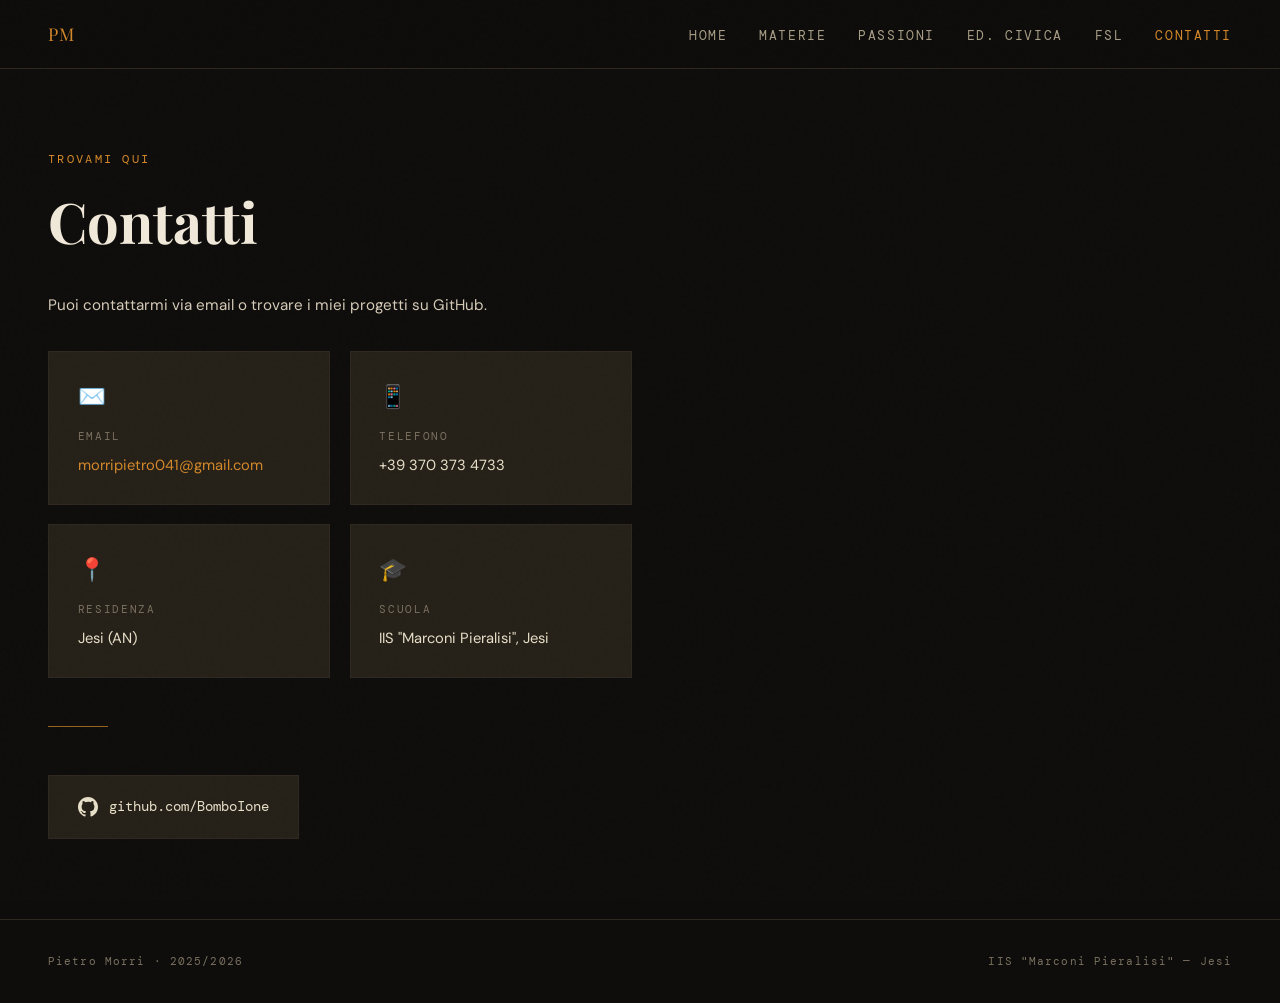
==== commit ed7d81df: "Add files via upload" ====
--- a/contatti.html
+++ b/contatti.html
@@ -43,6 +43,7 @@
     <ul class="nav-links" id="nav-links">
       <li><a href="index.html">Home</a></li>
       <li><a href="materie.html">Materie</a></li>
+      <li><a href="passioni.html">Passioni</a></li>
       <li><a href="edcivica.html">Ed. Civica</a></li>
       <li><a href="pcto.html">FSL</a></li>
       <li><a href="contatti.html" class="active">Contatti</a></li>
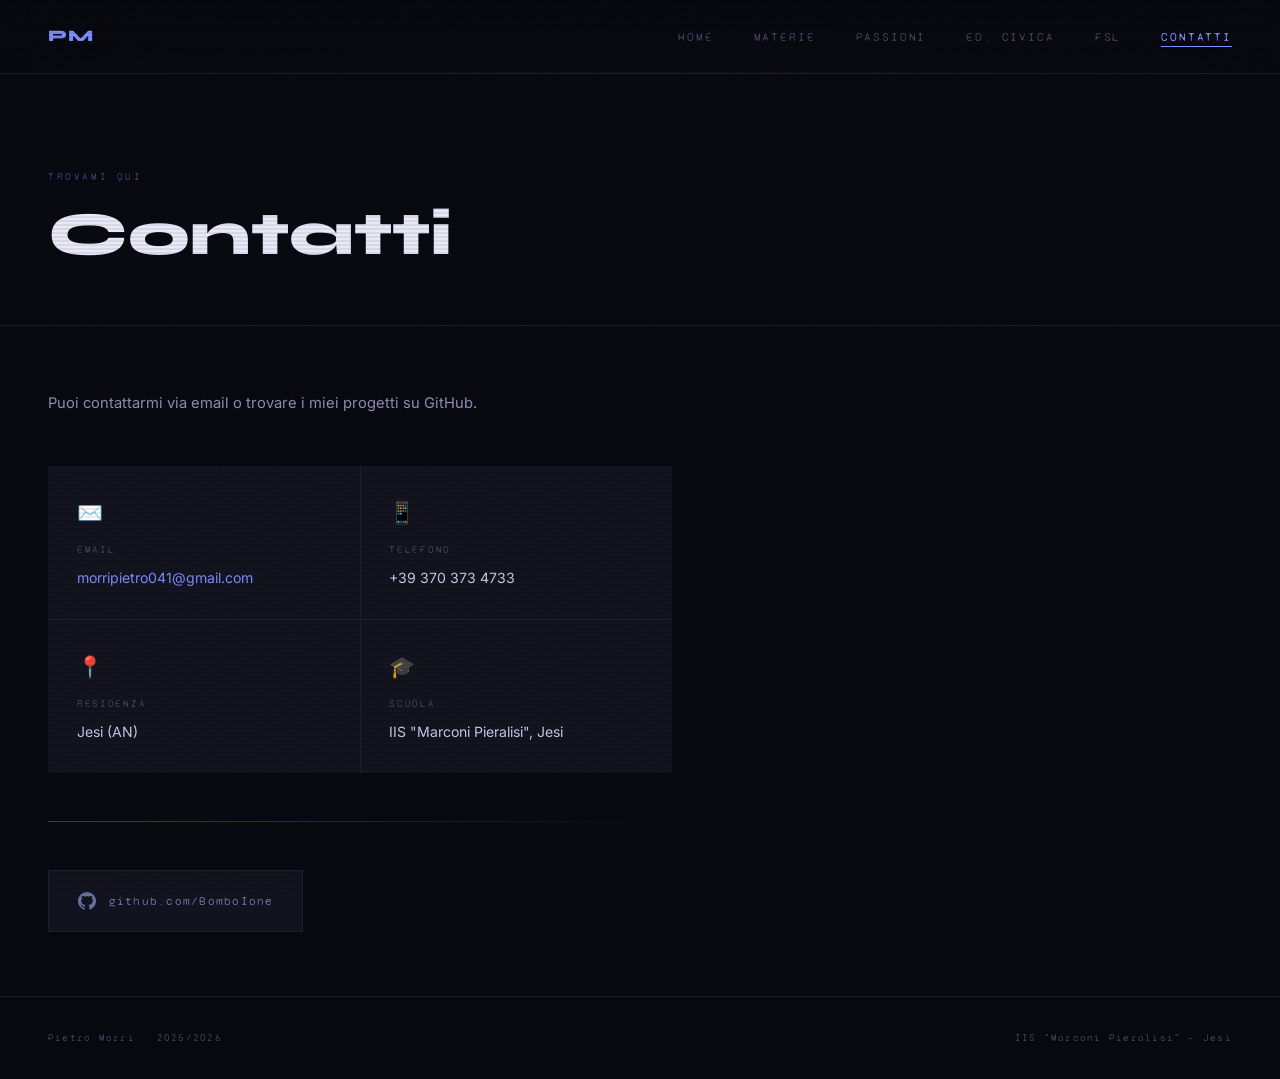
==== commit 47eb4e4f: "Add files via upload" ====
--- a/contatti.html
+++ b/contatti.html
@@ -6,32 +6,66 @@
   <title>Pietro Morri — Contatti</title>
   <link rel="stylesheet" href="style.css">
   <style>
-    .page-inner { padding: 5rem 3rem; max-width: 680px; }
-    .page-inner p { color: var(--text); font-size: .95rem; margin-bottom: 2rem; }
-    .contatti-grid { display: grid; grid-template-columns: 1fr 1fr; gap: 1.2rem; }
+    .page-header {
+      padding: 6rem 3rem 3.5rem;
+      border-bottom: 1px solid var(--border);
+      position: relative; overflow: hidden;
+    }
+    .page-header::after {
+      content: '';
+      position: absolute; top: 0; left: 0; right: 0; height: 1px;
+      background: linear-gradient(90deg, transparent, var(--neon-dim), transparent);
+    }
+
+    .page-inner { padding: 4rem 3rem; max-width: 720px; }
+    .page-inner > p { color: var(--text); font-size: .92rem; margin-bottom: 3rem; line-height: 1.9; }
+
+    .contatti-grid {
+      display: grid; grid-template-columns: 1fr 1fr;
+      gap: 1px; background: var(--border); margin-bottom: 1px;
+    }
     .contatto-card {
+      background: var(--surface);
+      padding: 1.8rem;
+      display: flex; flex-direction: column; gap: .4rem;
+      transition: background .25s, box-shadow .3s;
+    }
+    .contatto-card:hover {
+      background: var(--surface2);
+      box-shadow: inset 0 0 20px var(--neon-glow);
+    }
+    .contatto-icon { font-size: 1.3rem; margin-bottom: .3rem; }
+    .contatto-key {
+      font-family: var(--font-mono); font-size: .6rem;
+      color: var(--text-dim); letter-spacing: .18em; text-transform: uppercase;
+    }
+    .contatto-val { color: var(--fog); font-size: .88rem; }
+    .contatto-val a { color: var(--neon); text-decoration: none; }
+    .contatto-val a:hover { text-decoration: underline; }
+
+    .divider {
+      width: 100%; height: 1px;
+      background: linear-gradient(90deg, var(--neon-dim), transparent);
+      margin: 3rem 0;
+    }
+
+    .github-cta {
+      display: inline-flex; align-items: center; gap: .8rem;
       background: var(--surface); border: 1px solid var(--border);
-      padding: 1.6rem 1.8rem; display: flex; flex-direction: column; gap: .5rem;
-      transition: border-color .25s, transform .25s;
+      padding: 1.2rem 1.8rem; color: var(--fog-dim);
+      text-decoration: none; font-family: var(--font-mono); font-size: .78rem;
+      letter-spacing: .1em;
+      transition: border-color .3s, color .3s, box-shadow .3s;
     }
-    .contatto-card:hover { border-color: var(--amber-dim); transform: translateY(-3px); }
-    .contatto-icon { font-size: 1.4rem; margin-bottom: .2rem; }
-    .contatto-key { font-family: var(--font-mono); font-size: .68rem; color: var(--text-dim); letter-spacing: .15em; text-transform: uppercase; }
-    .contatto-val { color: var(--cream); font-size: .92rem; word-break: break-all; }
-    .contatto-val a { color: var(--amber); text-decoration: none; }
-    .contatto-val a:hover { text-decoration: underline; }
-    .divider { width: 60px; height: 1px; background: var(--amber-dim); margin: 3rem 0; }
-    .github-cta {
-      display: inline-flex; align-items: center; gap: .7rem;
-      background: var(--surface); border: 1px solid var(--border);
-      padding: 1.2rem 1.8rem; color: var(--cream);
-      text-decoration: none; font-family: var(--font-mono); font-size: .85rem;
-      transition: border-color .25s, color .25s;
+    .github-cta:hover {
+      border-color: var(--neon-dim);
+      color: var(--neon);
+      box-shadow: 0 0 20px var(--neon-glow);
     }
-    .github-cta:hover { border-color: var(--amber); color: var(--amber); }
-    .github-cta svg { width: 20px; height: 20px; fill: currentColor; flex-shrink: 0; }
+    .github-cta svg { width: 18px; height: 18px; fill: currentColor; flex-shrink: 0; }
+
     @media (max-width: 768px) {
-      .page-inner { padding-left: 1.5rem; padding-right: 1.5rem; }
+      .page-header, .page-inner { padding-left: 1.5rem; padding-right: 1.5rem; }
       .contatti-grid { grid-template-columns: 1fr; }
     }
   </style>
@@ -51,9 +85,12 @@
   </nav>
 
   <div class="page-content">
+    <div class="page-header">
+      <div class="section-label">Trovami qui</div>
+      <h1 class="section-title" style="margin-bottom:0">Contatti</h1>
+    </div>
+
     <div class="page-inner">
-      <div class="section-label">Trovami qui</div>
-      <h1 class="section-title">Contatti</h1>
       <p>Puoi contattarmi via email o trovare i miei progetti su GitHub.</p>
 
       <div class="contatti-grid">
@@ -92,7 +129,6 @@
       <span>IIS "Marconi Pieralisi" — Jesi</span>
     </footer>
   </div>
-
   <script>
     const btn = document.getElementById("hamburger");
     const menu = document.getElementById("nav-links");
--- a/style.css
+++ b/style.css
@@ -1,23 +1,28 @@
-@import url('https://fonts.googleapis.com/css2?family=Playfair+Display:ital,wght@0,400;0,700;0,900;1,400&family=DM+Mono:wght@300;400;500&family=DM+Sans:wght@300;400;500&display=swap');
+@import url('https://fonts.googleapis.com/css2?family=Syne:wght@400;500;600;700;800&family=Syne+Mono&family=Inter:wght@300;400&display=swap');
 
 :root {
-  --bg: #0e0d0b;
-  --bg2: #161410;
-  --bg3: #1d1a15;
-  --surface: #252018;
-  --border: #2e2820;
-  --amber: #d4882a;
-  --amber-light: #e8a84a;
-  --amber-dim: #9a6120;
-  --rust: #b84c2a;
-  --cream: #e8dfc8;
-  --cream-dim: #a89e87;
-  --text: #d5cbb8;
-  --text-dim: #7a7060;
-  --white: #f0e8d8;
-  --font-display: 'Playfair Display', Georgia, serif;
-  --font-mono: 'DM Mono', monospace;
-  --font-body: 'DM Sans', sans-serif;
+  --bg:        #080810;
+  --bg2:       #0c0c18;
+  --bg3:       #10101f;
+  --surface:   #13131f;
+  --surface2:  #1a1a2a;
+  --border:    #1e1e32;
+  --border2:   #2a2a42;
+
+  --neon:      #7b8fff;
+  --neon-dim:  #3a3f7a;
+  --neon-glow: rgba(123,143,255,.12);
+  --warm:      #ffcc88;
+  --warm-dim:  #a07040;
+  --fog:       #c8cce8;
+  --fog-dim:   #6670a0;
+  --text:      #9090b8;
+  --text-dim:  #404060;
+  --white:     #e8eaf8;
+
+  --font-display: 'Syne', sans-serif;
+  --font-mono:    'Syne Mono', monospace;
+  --font-body:    'Inter', sans-serif;
 }
 
 *, *::before, *::after { box-sizing: border-box; margin: 0; padding: 0; }
@@ -27,98 +32,134 @@
   background: var(--bg);
   color: var(--text);
   font-family: var(--font-body);
-  font-size: 16px;
-  line-height: 1.7;
+  font-size: 15px;
+  line-height: 1.75;
   overflow-x: hidden;
 }
 
-/* Noise overlay */
+/* ── GRAIN ── */
 body::before {
   content: '';
-  position: fixed; inset: 0;
-  background-image: url("data:image/svg+xml,%3Csvg viewBox='0 0 256 256' xmlns='http://www.w3.org/2000/svg'%3E%3Cfilter id='n'%3E%3CfeTurbulence type='fractalNoise' baseFrequency='0.9' numOctaves='4' stitchTiles='stitch'/%3E%3C/filter%3E%3Crect width='100%25' height='100%25' filter='url(%23n)' opacity='0.04'/%3E%3C/svg%3E");
+  position: fixed; inset: 0; z-index: 9998;
   pointer-events: none;
-  z-index: 9999;
-  opacity: .4;
+  background-image: url("data:image/svg+xml,%3Csvg viewBox='0 0 512 512' xmlns='http://www.w3.org/2000/svg'%3E%3Cfilter id='g'%3E%3CfeTurbulence type='fractalNoise' baseFrequency='0.75' numOctaves='4' stitchTiles='stitch'/%3E%3C/filter%3E%3Crect width='100%25' height='100%25' filter='url(%23g)' opacity='0.035'/%3E%3C/svg%3E");
+  opacity: .55;
+}
+
+/* ── SCANLINES ── */
+body::after {
+  content: '';
+  position: fixed; inset: 0; z-index: 9997;
+  pointer-events: none;
+  background: repeating-linear-gradient(
+    0deg,
+    transparent,
+    transparent 2px,
+    rgba(0,0,0,.07) 2px,
+    rgba(0,0,0,.07) 4px
+  );
 }
 
 /* ── NAV ── */
 nav {
-  position: fixed; top: 0; left: 0; right: 0; z-index: 100;
+  position: fixed; top: 0; left: 0; right: 0; z-index: 200;
   display: flex; align-items: center; justify-content: space-between;
-  padding: 1.2rem 3rem;
-  background: rgba(14,13,11,.88);
-  backdrop-filter: blur(12px);
+  padding: 1.4rem 3rem;
+  background: rgba(8,8,16,.75);
+  backdrop-filter: blur(20px) saturate(.6);
   border-bottom: 1px solid var(--border);
 }
 
 .nav-logo {
   font-family: var(--font-display);
-  font-size: 1.1rem;
-  color: var(--amber);
-  letter-spacing: .04em;
+  font-size: 1rem;
+  font-weight: 800;
+  color: var(--neon);
   text-decoration: none;
-}
-
-.nav-links { display: flex; gap: 2rem; list-style: none; }
+  letter-spacing: .08em;
+  text-transform: uppercase;
+}
+
+.nav-links { display: flex; gap: 2.5rem; list-style: none; }
 .nav-links a {
-  color: var(--cream-dim);
+  color: var(--text-dim);
   text-decoration: none;
-  font-size: .82rem;
-  font-family: var(--font-mono);
-  letter-spacing: .12em;
-  text-transform: uppercase;
-  transition: color .25s;
-}
-.nav-links a:hover,
-.nav-links a.active { color: var(--amber); }
+  font-family: var(--font-mono);
+  font-size: .72rem;
+  letter-spacing: .16em;
+  text-transform: uppercase;
+  transition: color .3s;
+  position: relative;
+}
+.nav-links a::after {
+  content: '';
+  position: absolute; bottom: -3px; left: 0; right: 0;
+  height: 1px;
+  background: var(--neon);
+  transform: scaleX(0);
+  transform-origin: left;
+  transition: transform .3s;
+}
+.nav-links a:hover { color: var(--fog); }
+.nav-links a:hover::after { transform: scaleX(1); }
+.nav-links a.active { color: var(--neon); }
+.nav-links a.active::after { transform: scaleX(1); }
 
 /* ── PAGE WRAPPER ── */
-.page-content { padding-top: 70px; min-height: 100vh; }
-
-/* ── SECTION LABELS & TITLES ── */
+.page-content { padding-top: 72px; min-height: 100vh; }
+
+/* ── SECTION LABEL ── */
 .section-label {
   font-family: var(--font-mono);
-  font-size: .72rem;
-  color: var(--amber);
-  letter-spacing: .2em;
-  text-transform: uppercase;
-  margin-bottom: 1.2rem;
-}
-
+  font-size: .65rem;
+  color: var(--neon-dim);
+  letter-spacing: .25em;
+  text-transform: uppercase;
+  margin-bottom: 1rem;
+}
+
+/* ── SECTION TITLE ── */
 .section-title {
   font-family: var(--font-display);
-  font-size: clamp(2rem, 5vw, 3.5rem);
+  font-size: clamp(2rem, 5vw, 3.8rem);
+  font-weight: 800;
   color: var(--white);
-  line-height: 1.15;
+  line-height: 1.1;
   margin-bottom: 2.5rem;
 }
 
 /* ── BUTTONS ── */
 .btn {
   display: inline-flex; align-items: center; gap: .5rem;
-  padding: .75rem 1.8rem;
-  font-family: var(--font-mono);
-  font-size: .8rem;
-  letter-spacing: .12em;
+  padding: .7rem 1.8rem;
+  font-family: var(--font-mono);
+  font-size: .72rem;
+  letter-spacing: .15em;
   text-transform: uppercase;
   text-decoration: none;
-  border: none;
-  cursor: pointer;
-  transition: all .25s;
+  border: none; cursor: pointer;
+  transition: all .3s;
 }
 .btn-primary {
-  background: var(--amber);
-  color: #0e0d0b;
-  font-weight: 500;
-}
-.btn-primary:hover { background: var(--amber-light); transform: translateY(-2px); }
+  background: var(--neon);
+  color: #080810;
+  font-weight: 600;
+}
+.btn-primary:hover {
+  background: var(--fog);
+  box-shadow: 0 0 32px var(--neon-glow);
+  transform: translateY(-2px);
+}
 .btn-outline {
   background: transparent;
-  color: var(--cream);
-  border: 1px solid var(--border);
-}
-.btn-outline:hover { border-color: var(--amber); color: var(--amber); transform: translateY(-2px); }
+  color: var(--fog-dim);
+  border: 1px solid var(--border2);
+}
+.btn-outline:hover {
+  border-color: var(--neon-dim);
+  color: var(--neon);
+  transform: translateY(-2px);
+}
 
 /* ── INFO ROWS ── */
 .info-row {
@@ -127,12 +168,12 @@
   border-bottom: 1px solid var(--border);
 }
 .info-key {
-  font-family: var(--font-mono); font-size: .7rem;
-  color: var(--text-dim); letter-spacing: .12em;
+  font-family: var(--font-mono); font-size: .65rem;
+  color: var(--text-dim); letter-spacing: .15em;
   text-transform: uppercase; min-width: 90px;
 }
-.info-val { color: var(--cream); font-size: .9rem; }
-.info-val a { color: var(--amber); text-decoration: none; }
+.info-val { color: var(--fog); font-size: .88rem; }
+.info-val a { color: var(--neon); text-decoration: none; }
 .info-val a:hover { text-decoration: underline; }
 
 /* ── CARDS ── */
@@ -140,34 +181,25 @@
   background: var(--surface);
   border: 1px solid var(--border);
   padding: 1.8rem;
-  transition: border-color .25s, background .25s, transform .3s;
-}
-.card:hover { border-color: var(--amber-dim); background: #2a2318; transform: translateY(-3px); }
+  transition: border-color .3s, box-shadow .3s, transform .3s;
+}
+.card:hover {
+  border-color: var(--neon-dim);
+  box-shadow: 0 0 24px var(--neon-glow);
+  transform: translateY(-3px);
+}
 
 /* ── TOPIC PILLS ── */
 .materia-topic {
   display: inline-block;
   background: var(--bg3);
   border: 1px solid var(--border);
-  color: var(--cream-dim);
-  font-family: var(--font-mono);
-  font-size: .7rem;
-  padding: .25rem .65rem;
-  margin: .2rem .15rem 0 0;
-  letter-spacing: .05em;
-}
-
-/* ── PLACEHOLDER BOX ── */
-.placeholder-box {
-  background: var(--surface);
-  border: 1px dashed var(--amber-dim);
-  padding: 2rem;
-  margin: 2rem 0;
-  font-family: var(--font-mono);
-  font-size: .8rem;
-  color: var(--amber-dim);
-  letter-spacing: .05em;
-  line-height: 1.9;
+  color: var(--fog-dim);
+  font-family: var(--font-mono);
+  font-size: .65rem;
+  padding: .2rem .6rem;
+  margin: .2rem .1rem 0 0;
+  letter-spacing: .06em;
 }
 
 /* ── FOOTER ── */
@@ -179,17 +211,25 @@
 }
 footer span {
   font-family: var(--font-mono);
-  font-size: .7rem;
+  font-size: .65rem;
   color: var(--text-dim);
-  letter-spacing: .1em;
+  letter-spacing: .12em;
 }
 
 /* ── ANIMATIONS ── */
 @keyframes fadeUp {
-  from { opacity: 0; transform: translateY(20px); }
+  from { opacity: 0; transform: translateY(24px); }
   to   { opacity: 1; transform: translateY(0); }
 }
-.fade-in { opacity: 0; animation: fadeUp .6s forwards; }
+@keyframes flicker {
+  0%,100% { opacity: 1; }
+  92% { opacity: 1; }
+  93% { opacity: .7; }
+  94% { opacity: 1; }
+  96% { opacity: .85; }
+  97% { opacity: 1; }
+}
+.fade-in { opacity: 0; animation: fadeUp .7s forwards; }
 
 /* ── HAMBURGER ── */
 .nav-hamburger {
@@ -199,49 +239,39 @@
   gap: 5px;
   width: 32px; height: 32px;
   cursor: pointer;
-  background: none;
-  border: none;
-  padding: 4px;
-  z-index: 200;
+  background: none; border: none; padding: 4px;
+  z-index: 300;
 }
 .nav-hamburger span {
-  display: block;
-  width: 100%; height: 2px;
-  background: var(--cream);
-  transition: all .3s;
-  transform-origin: center;
-}
-.nav-hamburger.open span:nth-child(1) { transform: translateY(7px) rotate(45deg); }
-.nav-hamburger.open span:nth-child(2) { opacity: 0; transform: scaleX(0); }
-.nav-hamburger.open span:nth-child(3) { transform: translateY(-7px) rotate(-45deg); }
+  display: block; width: 100%; height: 1px;
+  background: var(--fog-dim);
+  transition: all .3s; transform-origin: center;
+}
+.nav-hamburger.open span:nth-child(1) { transform: translateY(6px) rotate(45deg); }
+.nav-hamburger.open span:nth-child(2) { opacity: 0; }
+.nav-hamburger.open span:nth-child(3) { transform: translateY(-6px) rotate(-45deg); }
 
 /* ── RESPONSIVE ── */
 @media (max-width: 768px) {
   nav { padding: 1rem 1.5rem; }
-
   .nav-hamburger { display: flex; }
-
   .nav-links {
-    display: none;
-    position: fixed;
-    top: 61px; left: 0; right: 0;
-    flex-direction: column;
-    gap: 0;
-    background: rgba(14,13,11,.97);
-    backdrop-filter: blur(12px);
+    display: none; position: fixed;
+    top: 64px; left: 0; right: 0;
+    flex-direction: column; gap: 0;
+    background: rgba(8,8,16,.97);
+    backdrop-filter: blur(20px);
     border-bottom: 1px solid var(--border);
-    padding: .5rem 0;
-    z-index: 99;
+    padding: .5rem 0; z-index: 199;
   }
   .nav-links.open { display: flex; }
   .nav-links li { width: 100%; }
   .nav-links a {
-    display: block;
-    padding: 1rem 1.5rem;
-    font-size: .85rem;
+    display: block; padding: 1rem 1.5rem;
+    font-size: .8rem;
     border-bottom: 1px solid var(--border);
   }
+  .nav-links a::after { display: none; }
   .nav-links li:last-child a { border-bottom: none; }
-
-  footer { flex-direction: column; gap: 1rem; text-align: center; }
-}
+  footer { flex-direction: column; gap: .8rem; text-align: center; }
+}
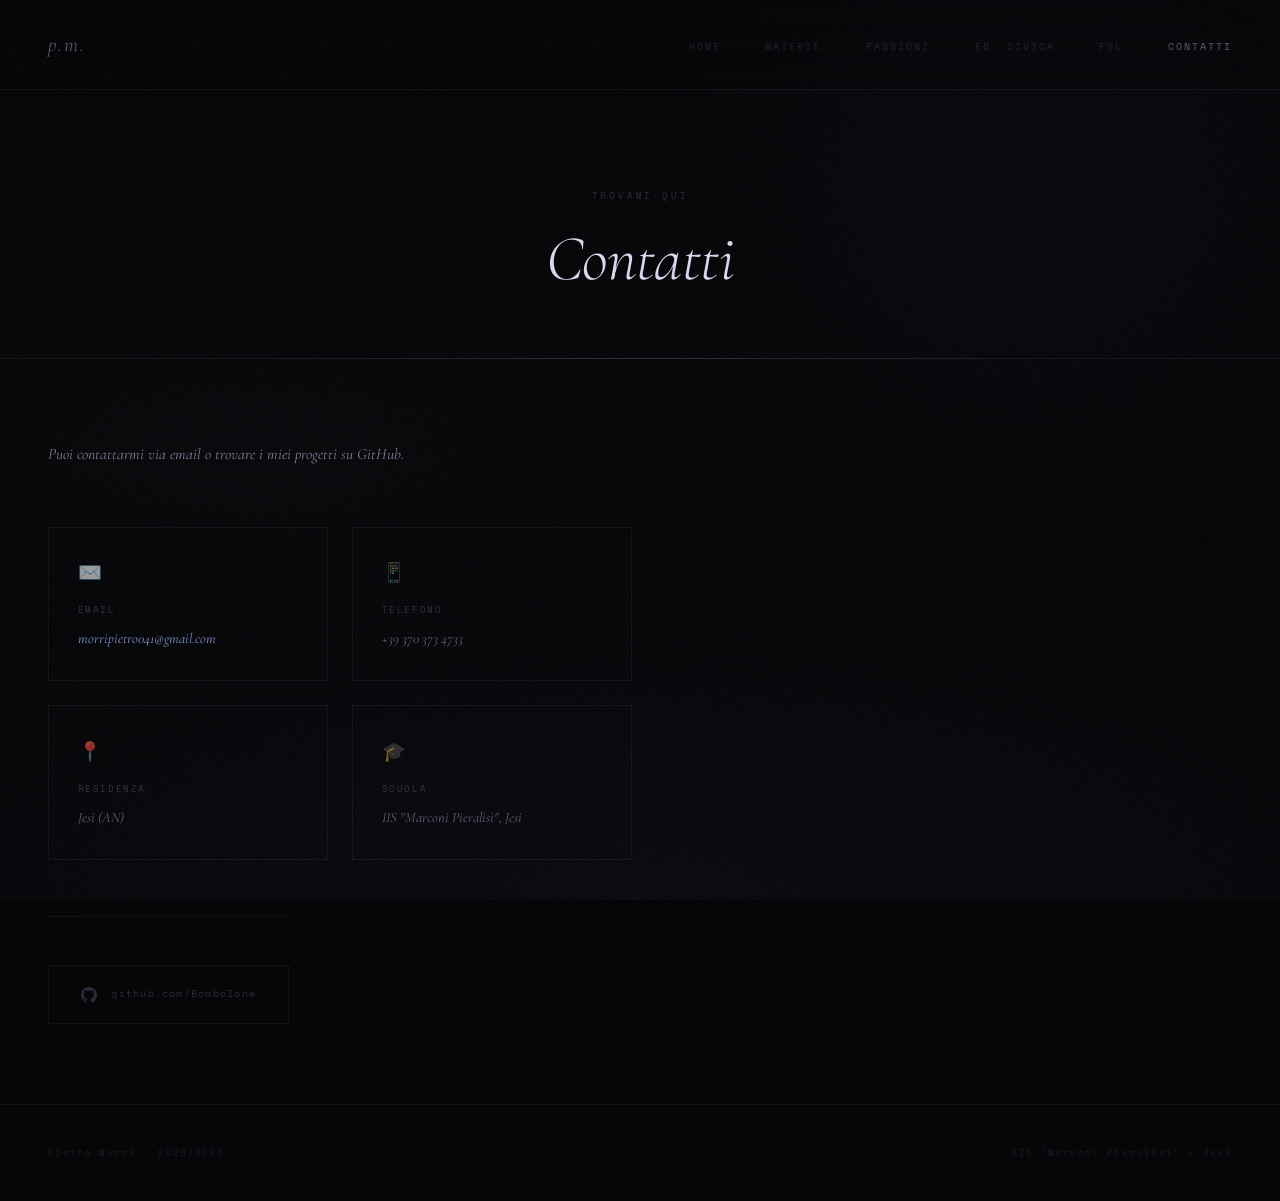
==== commit cf8e24a9: "Add files via upload" ====
--- a/contatti.html
+++ b/contatti.html
@@ -7,62 +7,56 @@
   <link rel="stylesheet" href="style.css">
   <style>
     .page-header {
-      padding: 6rem 3rem 3.5rem;
+      padding: 7rem 3rem 4rem;
       border-bottom: 1px solid var(--border);
-      position: relative; overflow: hidden;
+      position: relative; text-align: center;
     }
     .page-header::after {
       content: '';
-      position: absolute; top: 0; left: 0; right: 0; height: 1px;
-      background: linear-gradient(90deg, transparent, var(--neon-dim), transparent);
+      position: absolute; bottom: -1px; left: 15%; right: 15%; height: 1px;
+      background: linear-gradient(90deg, transparent, var(--mist-far), transparent);
     }
 
-    .page-inner { padding: 4rem 3rem; max-width: 720px; }
-    .page-inner > p { color: var(--text); font-size: .92rem; margin-bottom: 3rem; line-height: 1.9; }
+    .page-inner { padding: 5rem 3rem; max-width: 680px; }
+    .page-inner > p { color: var(--text); font-size: .98rem; font-style: italic; margin-bottom: 3.5rem; line-height: 2; }
 
-    .contatti-grid {
-      display: grid; grid-template-columns: 1fr 1fr;
-      gap: 1px; background: var(--border); margin-bottom: 1px;
+    .contatti-grid { display: grid; grid-template-columns: 1fr 1fr; gap: 1.5rem; margin-bottom: 3.5rem; }
+    .contatto-card {
+      border: 1px solid var(--border);
+      padding: 1.8rem;
+      display: flex; flex-direction: column; gap: .5rem;
+      transition: border-color .6s, background .6s;
+      position: relative; overflow: hidden;
     }
-    .contatto-card {
-      background: var(--surface);
-      padding: 1.8rem;
-      display: flex; flex-direction: column; gap: .4rem;
-      transition: background .25s, box-shadow .3s;
+    .contatto-card::before {
+      content: '';
+      position: absolute; inset: 0;
+      background: radial-gradient(ellipse 100% 100% at 50% 0%, rgba(128,144,208,.04) 0%, transparent 70%);
+      opacity: 0; transition: opacity .6s;
     }
-    .contatto-card:hover {
-      background: var(--surface2);
-      box-shadow: inset 0 0 20px var(--neon-glow);
-    }
-    .contatto-icon { font-size: 1.3rem; margin-bottom: .3rem; }
-    .contatto-key {
-      font-family: var(--font-mono); font-size: .6rem;
-      color: var(--text-dim); letter-spacing: .18em; text-transform: uppercase;
-    }
-    .contatto-val { color: var(--fog); font-size: .88rem; }
-    .contatto-val a { color: var(--neon); text-decoration: none; }
-    .contatto-val a:hover { text-decoration: underline; }
+    .contatto-card:hover { border-color: var(--mist-far); }
+    .contatto-card:hover::before { opacity: 1; }
+    .contatto-icon { font-size: 1.2rem; margin-bottom: .2rem; opacity: .6; }
+    .contatto-key { font-family: var(--font-mono); font-size: .54rem; color: var(--text-dim); letter-spacing: .18em; text-transform: uppercase; }
+    .contatto-val { color: var(--mist-dim); font-size: .9rem; font-style: italic; }
+    .contatto-val a { color: var(--glow); text-decoration: none; transition: color .4s; }
+    .contatto-val a:hover { color: var(--mist); }
 
     .divider {
       width: 100%; height: 1px;
-      background: linear-gradient(90deg, var(--neon-dim), transparent);
-      margin: 3rem 0;
+      background: linear-gradient(90deg, var(--mist-far), transparent);
+      margin-bottom: 3rem; opacity: .3;
     }
 
     .github-cta {
-      display: inline-flex; align-items: center; gap: .8rem;
-      background: var(--surface); border: 1px solid var(--border);
-      padding: 1.2rem 1.8rem; color: var(--fog-dim);
-      text-decoration: none; font-family: var(--font-mono); font-size: .78rem;
-      letter-spacing: .1em;
-      transition: border-color .3s, color .3s, box-shadow .3s;
+      display: inline-flex; align-items: center; gap: .9rem;
+      border: 1px solid var(--border);
+      padding: 1.2rem 2rem; color: var(--mist-far);
+      text-decoration: none; font-family: var(--font-mono); font-size: .64rem;
+      letter-spacing: .12em; transition: border-color .6s, color .6s;
     }
-    .github-cta:hover {
-      border-color: var(--neon-dim);
-      color: var(--neon);
-      box-shadow: 0 0 20px var(--neon-glow);
-    }
-    .github-cta svg { width: 18px; height: 18px; fill: currentColor; flex-shrink: 0; }
+    .github-cta:hover { border-color: var(--mist-far); color: var(--mist-dim); }
+    .github-cta svg { width: 16px; height: 16px; fill: currentColor; flex-shrink: 0; }
 
     @media (max-width: 768px) {
       .page-header, .page-inner { padding-left: 1.5rem; padding-right: 1.5rem; }
@@ -72,15 +66,15 @@
 </head>
 <body>
   <nav>
-    <a class="nav-logo" href="index.html">PM</a>
+    <a class="nav-logo" href="index.html">p.m.</a>
     <button class="nav-hamburger" id="hamburger" aria-label="Menu"><span></span><span></span><span></span></button>
     <ul class="nav-links" id="nav-links">
-      <li><a href="index.html">Home</a></li>
-      <li><a href="materie.html">Materie</a></li>
-      <li><a href="passioni.html">Passioni</a></li>
-      <li><a href="edcivica.html">Ed. Civica</a></li>
-      <li><a href="pcto.html">FSL</a></li>
-      <li><a href="contatti.html" class="active">Contatti</a></li>
+      <li><a href="index.html">home</a></li>
+      <li><a href="materie.html">materie</a></li>
+      <li><a href="passioni.html">passioni</a></li>
+      <li><a href="edcivica.html">ed. civica</a></li>
+      <li><a href="pcto.html">fsl</a></li>
+      <li><a href="contatti.html" class="active">contatti</a></li>
     </ul>
   </nav>
 
--- a/style.css
+++ b/style.css
@@ -1,28 +1,27 @@
-@import url('https://fonts.googleapis.com/css2?family=Syne:wght@400;500;600;700;800&family=Syne+Mono&family=Inter:wght@300;400&display=swap');
+@import url('https://fonts.googleapis.com/css2?family=Cormorant+Garamond:ital,wght@0,300;0,400;0,600;1,300;1,400&family=Space+Mono:ital@0;1&display=swap');
 
 :root {
-  --bg:        #080810;
-  --bg2:       #0c0c18;
-  --bg3:       #10101f;
-  --surface:   #13131f;
-  --surface2:  #1a1a2a;
-  --border:    #1e1e32;
-  --border2:   #2a2a42;
-
-  --neon:      #7b8fff;
-  --neon-dim:  #3a3f7a;
-  --neon-glow: rgba(123,143,255,.12);
-  --warm:      #ffcc88;
-  --warm-dim:  #a07040;
-  --fog:       #c8cce8;
-  --fog-dim:   #6670a0;
-  --text:      #9090b8;
-  --text-dim:  #404060;
-  --white:     #e8eaf8;
-
-  --font-display: 'Syne', sans-serif;
-  --font-mono:    'Syne Mono', monospace;
-  --font-body:    'Inter', sans-serif;
+  --bg:       #060608;
+  --bg2:      #08080c;
+  --surface:  #0c0c12;
+  --surface2: #111118;
+  --border:   rgba(180,185,220,.07);
+  --border2:  rgba(180,185,220,.14);
+
+  --mist:     #b4b9dc;
+  --mist-dim: #5a5e7a;
+  --mist-far: #2a2c3a;
+  --glow:     #8090d0;
+  --glow2:    #c0a8f0;
+  --warm-fog: #d4c8a8;
+
+  --text:     #7a7e98;
+  --text-dim: #2e3040;
+  --white:    #d8daf0;
+
+  --font-display: 'Cormorant Garamond', Georgia, serif;
+  --font-mono:    'Space Mono', monospace;
+  --font-body:    'Cormorant Garamond', Georgia, serif;
 }
 
 *, *::before, *::after { box-sizing: border-box; margin: 0; padding: 0; }
@@ -32,204 +31,197 @@
   background: var(--bg);
   color: var(--text);
   font-family: var(--font-body);
-  font-size: 15px;
-  line-height: 1.75;
+  font-size: 18px;
+  line-height: 1.8;
   overflow-x: hidden;
-}
-
-/* ── GRAIN ── */
+  cursor: default;
+}
+
+/* ── AMBIENT HAZE — fixed layers ── */
 body::before {
   content: '';
-  position: fixed; inset: 0; z-index: 9998;
+  position: fixed; inset: 0; z-index: 9990;
   pointer-events: none;
-  background-image: url("data:image/svg+xml,%3Csvg viewBox='0 0 512 512' xmlns='http://www.w3.org/2000/svg'%3E%3Cfilter id='g'%3E%3CfeTurbulence type='fractalNoise' baseFrequency='0.75' numOctaves='4' stitchTiles='stitch'/%3E%3C/filter%3E%3Crect width='100%25' height='100%25' filter='url(%23g)' opacity='0.035'/%3E%3C/svg%3E");
-  opacity: .55;
-}
-
-/* ── SCANLINES ── */
+  background:
+    radial-gradient(ellipse 120% 60% at 50% 100%, rgba(128,144,208,.04) 0%, transparent 70%),
+    radial-gradient(ellipse 80% 40% at 20% 50%,  rgba(192,168,240,.02) 0%, transparent 60%),
+    radial-gradient(ellipse 60% 80% at 80% 20%,  rgba(128,144,208,.03) 0%, transparent 60%);
+  animation: hazeShift 18s ease-in-out infinite alternate;
+}
+
+/* grain */
 body::after {
   content: '';
-  position: fixed; inset: 0; z-index: 9997;
+  position: fixed; inset: 0; z-index: 9991;
   pointer-events: none;
-  background: repeating-linear-gradient(
-    0deg,
-    transparent,
-    transparent 2px,
-    rgba(0,0,0,.07) 2px,
-    rgba(0,0,0,.07) 4px
-  );
+  background-image: url("data:image/svg+xml,%3Csvg viewBox='0 0 512 512' xmlns='http://www.w3.org/2000/svg'%3E%3Cfilter id='g'%3E%3CfeTurbulence type='fractalNoise' baseFrequency='0.68' numOctaves='4' stitchTiles='stitch'/%3E%3C/filter%3E%3Crect width='100%25' height='100%25' filter='url(%23g)' opacity='0.045'/%3E%3C/svg%3E");
+  opacity: .6;
+}
+
+@keyframes hazeShift {
+  0%   { opacity: 1; transform: scale(1) translateY(0); }
+  50%  { opacity: .7; transform: scale(1.03) translateY(-8px); }
+  100% { opacity: 1; transform: scale(1) translateY(4px); }
 }
 
 /* ── NAV ── */
 nav {
   position: fixed; top: 0; left: 0; right: 0; z-index: 200;
   display: flex; align-items: center; justify-content: space-between;
-  padding: 1.4rem 3rem;
-  background: rgba(8,8,16,.75);
-  backdrop-filter: blur(20px) saturate(.6);
+  padding: 1.6rem 3rem;
+  background: rgba(6,6,8,.6);
+  backdrop-filter: blur(40px) saturate(.4) brightness(.8);
   border-bottom: 1px solid var(--border);
 }
 
 .nav-logo {
   font-family: var(--font-display);
-  font-size: 1rem;
-  font-weight: 800;
-  color: var(--neon);
+  font-size: 1.3rem;
+  font-weight: 300;
+  font-style: italic;
+  color: var(--mist-dim);
   text-decoration: none;
-  letter-spacing: .08em;
-  text-transform: uppercase;
-}
-
-.nav-links { display: flex; gap: 2.5rem; list-style: none; }
+  letter-spacing: .12em;
+  transition: color .6s;
+}
+.nav-logo:hover { color: var(--mist); }
+
+.nav-links { display: flex; gap: 2.8rem; list-style: none; }
 .nav-links a {
   color: var(--text-dim);
   text-decoration: none;
   font-family: var(--font-mono);
-  font-size: .72rem;
-  letter-spacing: .16em;
+  font-size: .62rem;
+  letter-spacing: .2em;
   text-transform: uppercase;
-  transition: color .3s;
-  position: relative;
-}
-.nav-links a::after {
-  content: '';
-  position: absolute; bottom: -3px; left: 0; right: 0;
-  height: 1px;
-  background: var(--neon);
-  transform: scaleX(0);
-  transform-origin: left;
-  transition: transform .3s;
-}
-.nav-links a:hover { color: var(--fog); }
-.nav-links a:hover::after { transform: scaleX(1); }
-.nav-links a.active { color: var(--neon); }
-.nav-links a.active::after { transform: scaleX(1); }
+  transition: color .6s, opacity .6s;
+  opacity: .6;
+}
+.nav-links a:hover { color: var(--mist); opacity: 1; }
+.nav-links a.active { color: var(--mist-dim); opacity: 1; }
 
 /* ── PAGE WRAPPER ── */
-.page-content { padding-top: 72px; min-height: 100vh; }
+.page-content { padding-top: 76px; min-height: 100vh; }
 
 /* ── SECTION LABEL ── */
 .section-label {
   font-family: var(--font-mono);
-  font-size: .65rem;
-  color: var(--neon-dim);
-  letter-spacing: .25em;
+  font-size: .58rem;
+  color: var(--mist-far);
+  letter-spacing: .3em;
   text-transform: uppercase;
-  margin-bottom: 1rem;
+  margin-bottom: 1.2rem;
 }
 
 /* ── SECTION TITLE ── */
 .section-title {
   font-family: var(--font-display);
-  font-size: clamp(2rem, 5vw, 3.8rem);
-  font-weight: 800;
+  font-size: clamp(2.5rem, 5vw, 4.5rem);
+  font-weight: 300;
+  font-style: italic;
   color: var(--white);
   line-height: 1.1;
   margin-bottom: 2.5rem;
+  letter-spacing: -.01em;
 }
 
 /* ── BUTTONS ── */
 .btn {
   display: inline-flex; align-items: center; gap: .5rem;
-  padding: .7rem 1.8rem;
-  font-family: var(--font-mono);
-  font-size: .72rem;
-  letter-spacing: .15em;
+  padding: .7rem 2rem;
+  font-family: var(--font-mono);
+  font-size: .62rem;
+  letter-spacing: .2em;
   text-transform: uppercase;
   text-decoration: none;
   border: none; cursor: pointer;
-  transition: all .3s;
+  transition: all .6s;
 }
 .btn-primary {
-  background: var(--neon);
-  color: #080810;
-  font-weight: 600;
+  background: transparent;
+  color: var(--mist);
+  border: 1px solid var(--border2);
 }
 .btn-primary:hover {
-  background: var(--fog);
-  box-shadow: 0 0 32px var(--neon-glow);
-  transform: translateY(-2px);
+  background: rgba(180,185,220,.05);
+  border-color: var(--mist-dim);
+  color: var(--white);
 }
 .btn-outline {
   background: transparent;
-  color: var(--fog-dim);
-  border: 1px solid var(--border2);
+  color: var(--mist-far);
+  border: 1px solid var(--border);
 }
 .btn-outline:hover {
-  border-color: var(--neon-dim);
-  color: var(--neon);
-  transform: translateY(-2px);
+  border-color: var(--mist-far);
+  color: var(--mist-dim);
 }
 
 /* ── INFO ROWS ── */
 .info-row {
-  display: flex; align-items: baseline; gap: 1rem;
-  padding-bottom: 1rem;
+  display: flex; align-items: baseline; gap: 1.5rem;
+  padding: .9rem 0;
   border-bottom: 1px solid var(--border);
 }
 .info-key {
-  font-family: var(--font-mono); font-size: .65rem;
-  color: var(--text-dim); letter-spacing: .15em;
-  text-transform: uppercase; min-width: 90px;
-}
-.info-val { color: var(--fog); font-size: .88rem; }
-.info-val a { color: var(--neon); text-decoration: none; }
-.info-val a:hover { text-decoration: underline; }
-
-/* ── CARDS ── */
-.card {
-  background: var(--surface);
-  border: 1px solid var(--border);
-  padding: 1.8rem;
-  transition: border-color .3s, box-shadow .3s, transform .3s;
-}
-.card:hover {
-  border-color: var(--neon-dim);
-  box-shadow: 0 0 24px var(--neon-glow);
-  transform: translateY(-3px);
-}
+  font-family: var(--font-mono); font-size: .56rem;
+  color: var(--text-dim); letter-spacing: .18em;
+  text-transform: uppercase; min-width: 80px; flex-shrink: 0;
+}
+.info-val { color: var(--mist-dim); font-size: .95rem; font-style: italic; }
+.info-val a { color: var(--glow); text-decoration: none; transition: color .4s; }
+.info-val a:hover { color: var(--mist); }
 
 /* ── TOPIC PILLS ── */
 .materia-topic {
   display: inline-block;
-  background: var(--bg3);
+  background: transparent;
   border: 1px solid var(--border);
-  color: var(--fog-dim);
-  font-family: var(--font-mono);
-  font-size: .65rem;
+  color: var(--mist-far);
+  font-family: var(--font-mono);
+  font-size: .56rem;
   padding: .2rem .6rem;
   margin: .2rem .1rem 0 0;
-  letter-spacing: .06em;
-}
+  letter-spacing: .08em;
+  transition: border-color .4s, color .4s;
+}
+.materia-topic:hover { border-color: var(--mist-far); color: var(--mist-dim); }
 
 /* ── FOOTER ── */
 footer {
   border-top: 1px solid var(--border);
-  padding: 2rem 3rem;
+  padding: 2.5rem 3rem;
   display: flex; justify-content: space-between; align-items: center;
-  background: var(--bg);
+  background: transparent;
 }
 footer span {
   font-family: var(--font-mono);
-  font-size: .65rem;
+  font-size: .56rem;
   color: var(--text-dim);
-  letter-spacing: .12em;
-}
-
-/* ── ANIMATIONS ── */
+  letter-spacing: .15em;
+  opacity: .5;
+}
+
+/* ── FADE ANIMATIONS ── */
 @keyframes fadeUp {
-  from { opacity: 0; transform: translateY(24px); }
+  from { opacity: 0; transform: translateY(20px); }
   to   { opacity: 1; transform: translateY(0); }
 }
-@keyframes flicker {
-  0%,100% { opacity: 1; }
-  92% { opacity: 1; }
-  93% { opacity: .7; }
-  94% { opacity: 1; }
-  96% { opacity: .85; }
-  97% { opacity: 1; }
-}
-.fade-in { opacity: 0; animation: fadeUp .7s forwards; }
+@keyframes breathe {
+  0%, 100% { opacity: .7; }
+  50%       { opacity: 1; }
+}
+@keyframes drift {
+  0%   { transform: translateY(0px); }
+  50%  { transform: translateY(-6px); }
+  100% { transform: translateY(0px); }
+}
+@keyframes mistIn {
+  from { opacity: 0; filter: blur(8px); }
+  to   { opacity: 1; filter: blur(0px); }
+}
+
+.fade-in   { opacity: 0; animation: mistIn .9s forwards; }
 
 /* ── HAMBURGER ── */
 .nav-hamburger {
@@ -244,8 +236,8 @@
 }
 .nav-hamburger span {
   display: block; width: 100%; height: 1px;
-  background: var(--fog-dim);
-  transition: all .3s; transform-origin: center;
+  background: var(--mist-far);
+  transition: all .4s; transform-origin: center;
 }
 .nav-hamburger.open span:nth-child(1) { transform: translateY(6px) rotate(45deg); }
 .nav-hamburger.open span:nth-child(2) { opacity: 0; }
@@ -253,14 +245,14 @@
 
 /* ── RESPONSIVE ── */
 @media (max-width: 768px) {
-  nav { padding: 1rem 1.5rem; }
+  nav { padding: 1.2rem 1.5rem; }
   .nav-hamburger { display: flex; }
   .nav-links {
     display: none; position: fixed;
-    top: 64px; left: 0; right: 0;
+    top: 68px; left: 0; right: 0;
     flex-direction: column; gap: 0;
-    background: rgba(8,8,16,.97);
-    backdrop-filter: blur(20px);
+    background: rgba(6,6,8,.95);
+    backdrop-filter: blur(40px);
     border-bottom: 1px solid var(--border);
     padding: .5rem 0; z-index: 199;
   }
@@ -268,10 +260,10 @@
   .nav-links li { width: 100%; }
   .nav-links a {
     display: block; padding: 1rem 1.5rem;
-    font-size: .8rem;
+    font-size: .72rem;
     border-bottom: 1px solid var(--border);
+    opacity: 1;
   }
-  .nav-links a::after { display: none; }
   .nav-links li:last-child a { border-bottom: none; }
   footer { flex-direction: column; gap: .8rem; text-align: center; }
 }
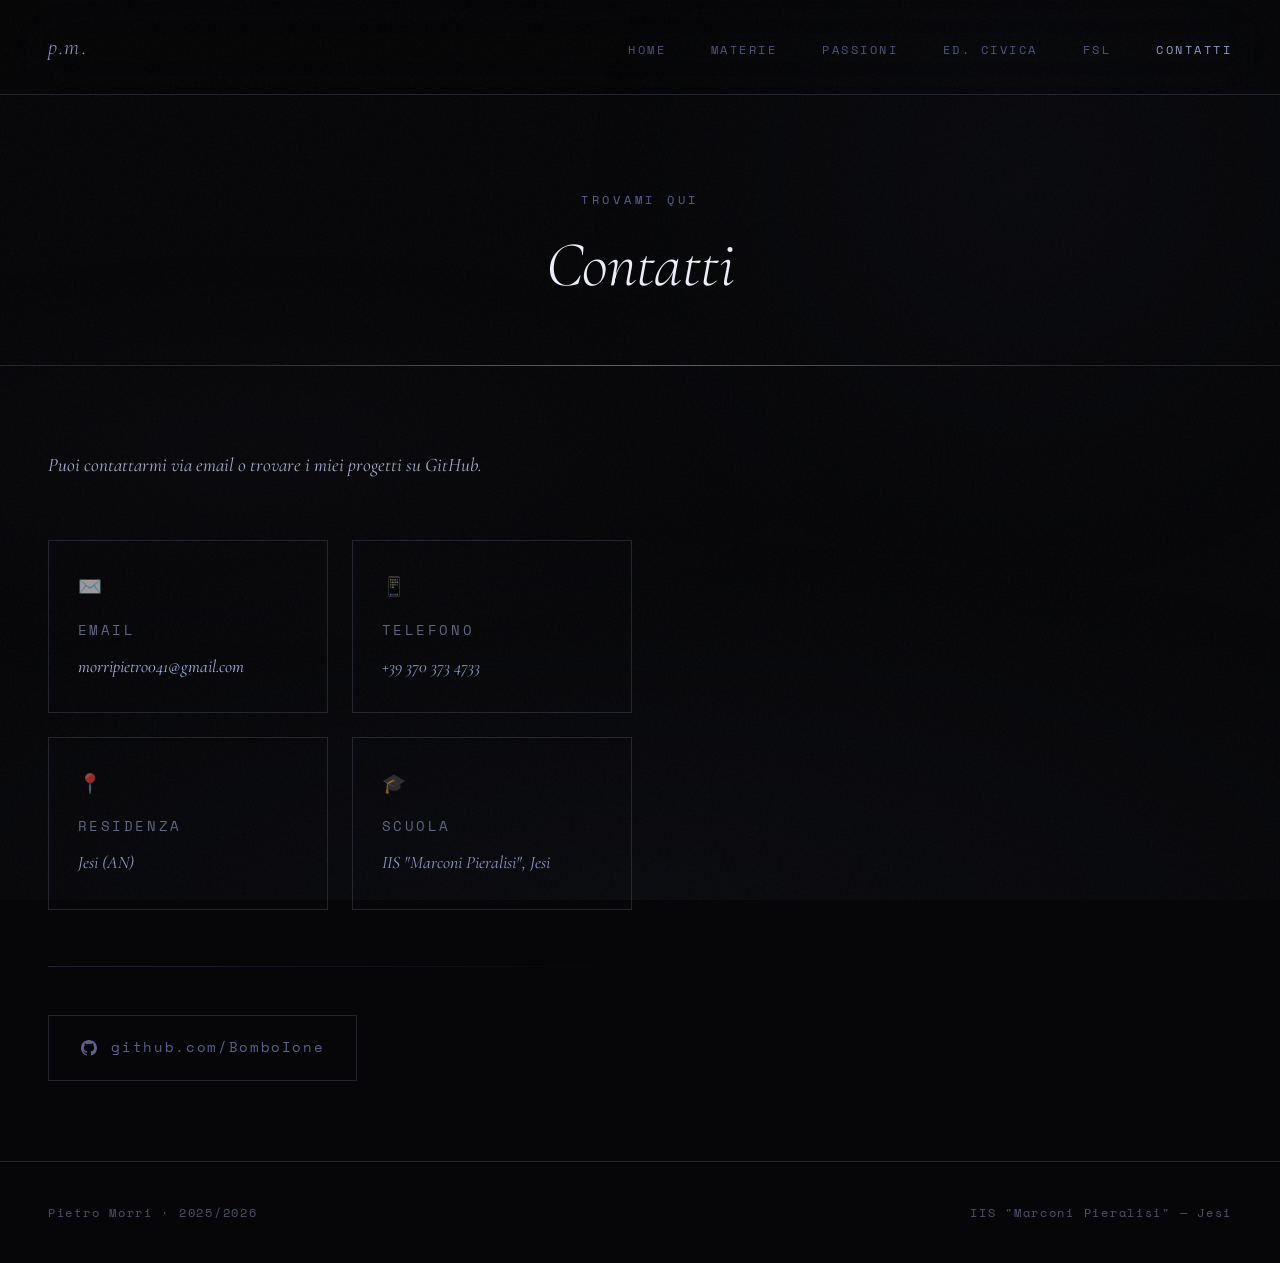
==== commit e63eb934: "Add files via upload" ====
--- a/contatti.html
+++ b/contatti.html
@@ -18,7 +18,7 @@
     }
 
     .page-inner { padding: 5rem 3rem; max-width: 680px; }
-    .page-inner > p { color: var(--text); font-size: .98rem; font-style: italic; margin-bottom: 3.5rem; line-height: 2; }
+    .page-inner > p { color: var(--text); font-size: 1.2rem; font-style: italic; margin-bottom: 3.5rem; line-height: 2; }
 
     .contatti-grid { display: grid; grid-template-columns: 1fr 1fr; gap: 1.5rem; margin-bottom: 3.5rem; }
     .contatto-card {
@@ -37,8 +37,8 @@
     .contatto-card:hover { border-color: var(--mist-far); }
     .contatto-card:hover::before { opacity: 1; }
     .contatto-icon { font-size: 1.2rem; margin-bottom: .2rem; opacity: .6; }
-    .contatto-key { font-family: var(--font-mono); font-size: .54rem; color: var(--text-dim); letter-spacing: .18em; text-transform: uppercase; }
-    .contatto-val { color: var(--mist-dim); font-size: .9rem; font-style: italic; }
+    .contatto-key { font-family: var(--font-mono); font-size: .88rem; color: var(--text-dim); letter-spacing: .18em; text-transform: uppercase; }
+    .contatto-val { color: var(--mist-dim); font-size: 1.1rem; font-style: italic; }
     .contatto-val a { color: var(--glow); text-decoration: none; transition: color .4s; }
     .contatto-val a:hover { color: var(--mist); }
 
@@ -52,7 +52,7 @@
       display: inline-flex; align-items: center; gap: .9rem;
       border: 1px solid var(--border);
       padding: 1.2rem 2rem; color: var(--mist-far);
-      text-decoration: none; font-family: var(--font-mono); font-size: .64rem;
+      text-decoration: none; font-family: var(--font-mono); font-size: .86rem;
       letter-spacing: .12em; transition: border-color .6s, color .6s;
     }
     .github-cta:hover { border-color: var(--mist-far); color: var(--mist-dim); }
--- a/style.css
+++ b/style.css
@@ -5,19 +5,19 @@
   --bg2:      #08080c;
   --surface:  #0c0c12;
   --surface2: #111118;
-  --border:   rgba(180,185,220,.07);
-  --border2:  rgba(180,185,220,.14);
-
-  --mist:     #b4b9dc;
-  --mist-dim: #5a5e7a;
-  --mist-far: #2a2c3a;
-  --glow:     #8090d0;
-  --glow2:    #c0a8f0;
-  --warm-fog: #d4c8a8;
-
-  --text:     #7a7e98;
-  --text-dim: #2e3040;
-  --white:    #d8daf0;
+  --border:   rgba(180,185,220,.16);
+  --border2:  rgba(180,185,220,.28);
+
+  --mist:     #d8dcf4;
+  --mist-dim: #9098c8;
+  --mist-far: #5a6090;
+  --glow:     #a0b0e8;
+  --glow2:    #d0b8f8;
+  --warm-fog: #e8dcc0;
+
+  --text:     #a8accc;
+  --text-dim: #606480;
+  --white:    #eceef8;
 
   --font-display: 'Cormorant Garamond', Georgia, serif;
   --font-mono:    'Space Mono', monospace;
@@ -31,8 +31,8 @@
   background: var(--bg);
   color: var(--text);
   font-family: var(--font-body);
-  font-size: 18px;
-  line-height: 1.8;
+  font-size: 23px;
+  line-height: 1.85;
   overflow-x: hidden;
   cursor: default;
 }
@@ -76,7 +76,7 @@
 
 .nav-logo {
   font-family: var(--font-display);
-  font-size: 1.3rem;
+  font-size: 1.4rem;
   font-weight: 300;
   font-style: italic;
   color: var(--mist-dim);
@@ -88,14 +88,14 @@
 
 .nav-links { display: flex; gap: 2.8rem; list-style: none; }
 .nav-links a {
-  color: var(--text-dim);
+  color: var(--mist-far);
   text-decoration: none;
   font-family: var(--font-mono);
-  font-size: .62rem;
+  font-size: .78rem;
   letter-spacing: .2em;
   text-transform: uppercase;
   transition: color .6s, opacity .6s;
-  opacity: .6;
+  opacity: .85;
 }
 .nav-links a:hover { color: var(--mist); opacity: 1; }
 .nav-links a.active { color: var(--mist-dim); opacity: 1; }
@@ -106,7 +106,7 @@
 /* ── SECTION LABEL ── */
 .section-label {
   font-family: var(--font-mono);
-  font-size: .58rem;
+  font-size: .78rem;
   color: var(--mist-far);
   letter-spacing: .3em;
   text-transform: uppercase;
@@ -130,7 +130,7 @@
   display: inline-flex; align-items: center; gap: .5rem;
   padding: .7rem 2rem;
   font-family: var(--font-mono);
-  font-size: .62rem;
+  font-size: .72rem;
   letter-spacing: .2em;
   text-transform: uppercase;
   text-decoration: none;
@@ -164,11 +164,11 @@
   border-bottom: 1px solid var(--border);
 }
 .info-key {
-  font-family: var(--font-mono); font-size: .56rem;
+  font-family: var(--font-mono); font-size: .72rem;
   color: var(--text-dim); letter-spacing: .18em;
   text-transform: uppercase; min-width: 80px; flex-shrink: 0;
 }
-.info-val { color: var(--mist-dim); font-size: .95rem; font-style: italic; }
+.info-val { color: var(--mist-dim); font-size: 1.15rem; font-style: italic; }
 .info-val a { color: var(--glow); text-decoration: none; transition: color .4s; }
 .info-val a:hover { color: var(--mist); }
 
@@ -176,16 +176,16 @@
 .materia-topic {
   display: inline-block;
   background: transparent;
-  border: 1px solid var(--border);
-  color: var(--mist-far);
-  font-family: var(--font-mono);
-  font-size: .56rem;
-  padding: .2rem .6rem;
+  border: 1px solid var(--border2);
+  color: var(--mist-far);
+  font-family: var(--font-mono);
+  font-size: .72rem;
+  padding: .25rem .7rem;
   margin: .2rem .1rem 0 0;
   letter-spacing: .08em;
   transition: border-color .4s, color .4s;
 }
-.materia-topic:hover { border-color: var(--mist-far); color: var(--mist-dim); }
+.materia-topic:hover { border-color: var(--mist-dim); color: var(--mist); }
 
 /* ── FOOTER ── */
 footer {
@@ -196,10 +196,10 @@
 }
 footer span {
   font-family: var(--font-mono);
-  font-size: .56rem;
+  font-size: .72rem;
   color: var(--text-dim);
   letter-spacing: .15em;
-  opacity: .5;
+  opacity: .8;
 }
 
 /* ── FADE ANIMATIONS ── */
@@ -260,7 +260,7 @@
   .nav-links li { width: 100%; }
   .nav-links a {
     display: block; padding: 1rem 1.5rem;
-    font-size: .72rem;
+    font-size: .78rem;
     border-bottom: 1px solid var(--border);
     opacity: 1;
   }
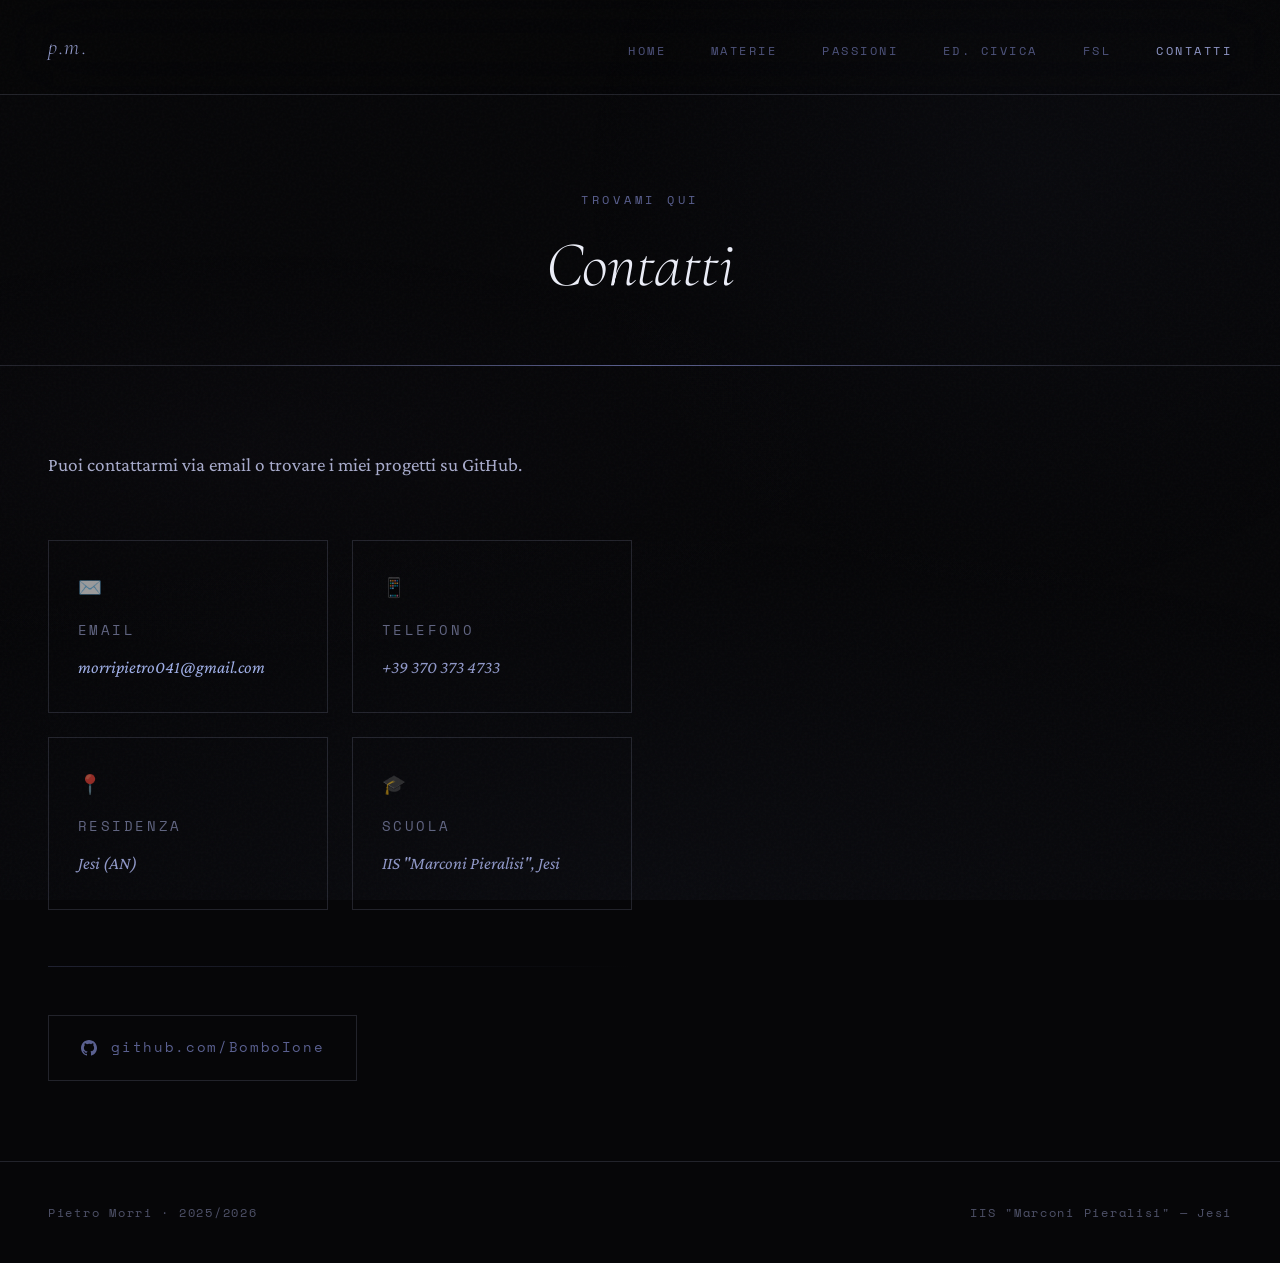
==== commit 3a1547ee: "Add files via upload" ====
--- a/contatti.html
+++ b/contatti.html
@@ -18,7 +18,7 @@
     }
 
     .page-inner { padding: 5rem 3rem; max-width: 680px; }
-    .page-inner > p { color: var(--text); font-size: 1.2rem; font-style: italic; margin-bottom: 3.5rem; line-height: 2; }
+    .page-inner > p { color: var(--text); font-size: 1.2rem; margin-bottom: 3.5rem; line-height: 2; }
 
     .contatti-grid { display: grid; grid-template-columns: 1fr 1fr; gap: 1.5rem; margin-bottom: 3.5rem; }
     .contatto-card {
--- a/style.css
+++ b/style.css
@@ -1,4 +1,4 @@
-@import url('https://fonts.googleapis.com/css2?family=Cormorant+Garamond:ital,wght@0,300;0,400;0,600;1,300;1,400&family=Space+Mono:ital@0;1&display=swap');
+@import url('https://fonts.googleapis.com/css2?family=Cormorant+Garamond:ital,wght@0,300;0,400;0,600;1,300;1,400&family=Crimson+Pro:ital,wght@0,300;0,400;0,500;1,300;1,400&family=Space+Mono:ital@0;1&display=swap');
 
 :root {
   --bg:       #060608;
@@ -21,7 +21,7 @@
 
   --font-display: 'Cormorant Garamond', Georgia, serif;
   --font-mono:    'Space Mono', monospace;
-  --font-body:    'Cormorant Garamond', Georgia, serif;
+  --font-body:    'Crimson Pro', Georgia, serif;
 }
 
 *, *::before, *::after { box-sizing: border-box; margin: 0; padding: 0; }
@@ -168,7 +168,7 @@
   color: var(--text-dim); letter-spacing: .18em;
   text-transform: uppercase; min-width: 80px; flex-shrink: 0;
 }
-.info-val { color: var(--mist-dim); font-size: 1.15rem; font-style: italic; }
+.info-val { color: var(--mist-dim); font-size: 1.15rem; }
 .info-val a { color: var(--glow); text-decoration: none; transition: color .4s; }
 .info-val a:hover { color: var(--mist); }
 
